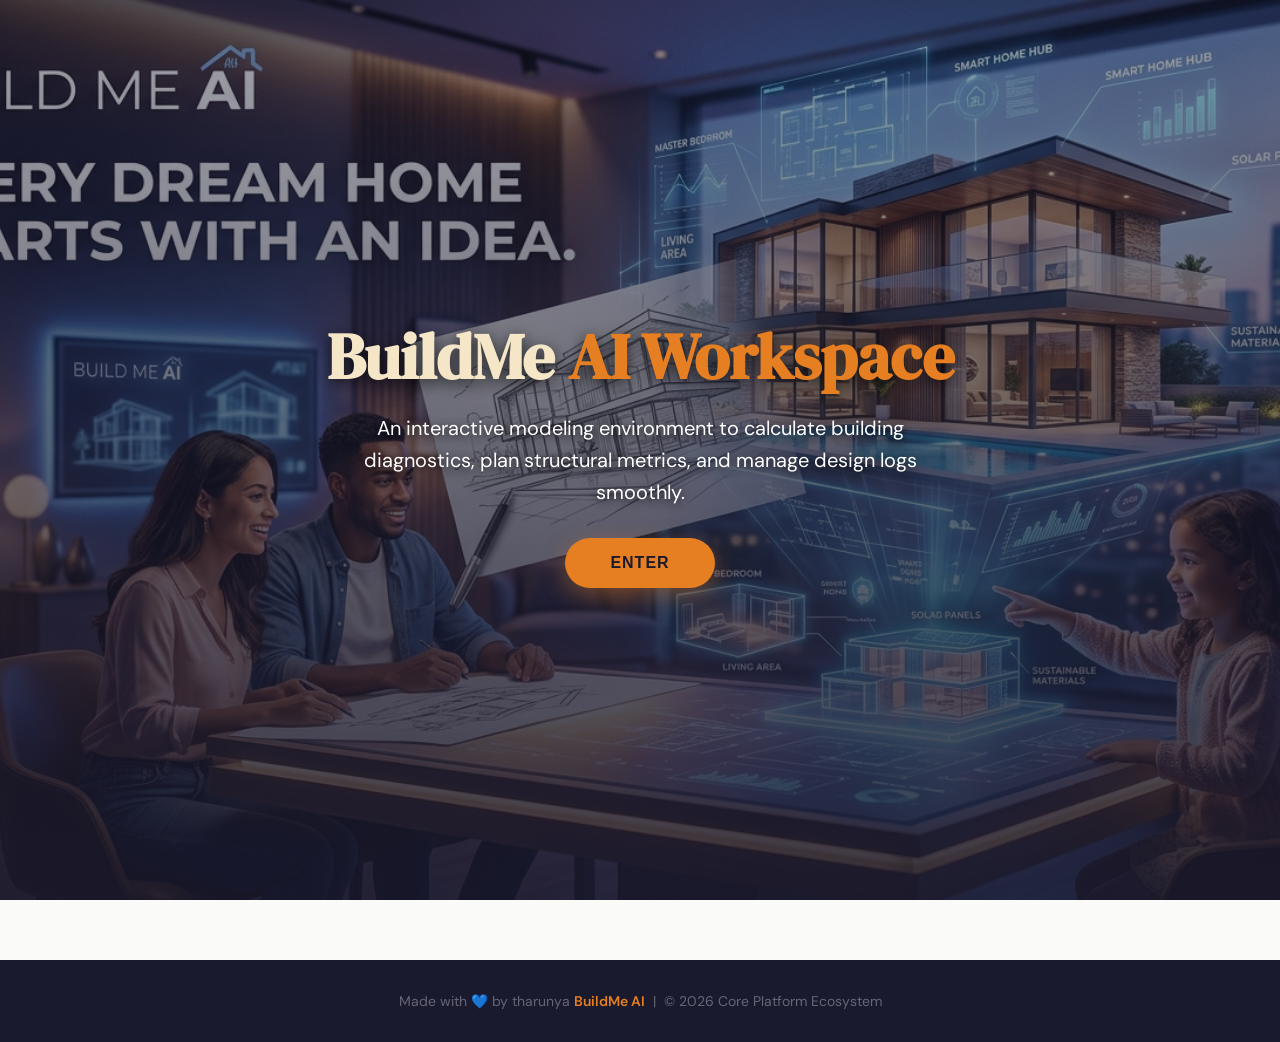
==== index.html @ 6070b410 "Rename geminiverse.html to index.html" ====
<!DOCTYPE html>
<html lang="en">
<head>
  <meta charset="UTF-8" />
  <meta name="viewport" content="width=device-width, initial-scale=1.0"/>
  <title>Build Me AI – Home Construction Platform</title>
  <link href="https://fonts.googleapis.com/css2?family=DM+Sans:wght@300;400;500;600&family=DM+Serif+Display&display=swap" rel="stylesheet"/>
  <style>
    :root {
      --brick: #c0392b;
      --sand: #f5e6c8;
      --charcoal: #1a1a2e;
      --steel: #2c3e50;
      --cement: #7f8c8d;
      --gold: #e67e22;
      --lime: #27ae60;
      --sky: #2980b9;
      --white: #fafaf8;
      --card-bg: #ffffff;
      --shadow: 0 8px 32px rgba(26,26,46,0.12);
      --radius: 16px;
    }

    * { box-sizing: border-box; margin: 0; padding: 0; }

    body {
      font-family: 'DM Sans', sans-serif;
      background: var(--white);
      color: var(--charcoal);
      overflow-x: hidden;
    }

    /* ── WELCOME FULL-SCREEN OVERLAY ── */
    #welcomePoster {
      position: fixed;
      top: 0; left: 0; width: 100%; height: 100vh;
      background: linear-gradient(rgba(26,26,46,0.4), rgba(26,26,46,0.85)), 
                  url('Gemini_Generated_Image_3etvt3etvt3etvt3.png') center/cover no-repeat;
      z-index: 10000;
      display: flex;
      flex-direction: column;
      align-items: center;
      justify-content: center;
      color: var(--white);
      text-align: center;
      padding: 20px;
      transition: opacity 0.5s ease, visibility 0.5s;
    }
    #welcomePoster h1 {
      font-family: 'DM Serif Display', serif;
      font-size: clamp(36px, 5vw, 64px);
      color: var(--sand);
      margin-bottom: 12px;
      text-shadow: 0 4px 15px rgba(0,0,0,0.7);
    }
    #welcomePoster h1 span { color: var(--gold); }
    #welcomePoster p {
      font-size: clamp(16px, 1.8vw, 20px);
      color: #fff;
      max-width: 600px;
      margin-bottom: 30px;
      line-height: 1.6;
      text-shadow: 0 2px 10px rgba(0,0,0,0.8);
    }
    #welcomePoster .enter-btn {
      padding: 16px 45px;
      font-size: 16px;
      font-weight: 600;
      background: var(--gold);
      color: var(--charcoal);
      border: none;
      border-radius: 50px;
      cursor: pointer;
      box-shadow: 0 8px 25px rgba(230,126,34,0.4);
      transition: all 0.2s ease;
      text-transform: uppercase;
      letter-spacing: 1px;
    }
    #welcomePoster .enter-btn:hover {
      background: #f39c12;
      transform: scale(1.05);
    }

    /* ── MUSIC BAR CONTROL ── */
    .music-control {
      background: rgba(255, 255, 255, 0.1) !important;
      color: var(--sand) !important;
      font-size: 16px !important;
      padding: 7px 12px !important;
      border-radius: 50% !important;
      display: flex;
      align-items: center;
      justify-content: center;
      border: 1px solid rgba(245,230,200,0.3) !important;
    }
    .music-control:hover {
      background: var(--gold) !important;
      color: var(--charcoal) !important;
    }

    /* ── NAVIGATION ARCHITECTURE ── */
    nav {
      position: fixed; top: 0; left: 0; right: 0; z-index: 100;
      display: flex; align-items: center; justify-content: space-between;
      padding: 18px 40px;
      background: rgba(26,26,46,0.95);
      backdrop-filter: blur(12px);
    }
    .nav-logo {
      font-family: 'DM Serif Display', serif;
      font-size: 26px; color: var(--sand);
      letter-spacing: -0.5px;
    }
    .nav-logo span { color: var(--gold); }
    .nav-links { display: flex; align-items: center; gap: 8px; flex-wrap: wrap; }
    .nav-links button {
      background: transparent; border: none; color: #bbb;
      font-family: 'DM Sans', sans-serif; font-size: 13px;
      padding: 7px 14px; border-radius: 8px; cursor: pointer;
      transition: all 0.2s;
    }
    .nav-links button:hover, .nav-links button.active {
      background: var(--gold); color: var(--charcoal); font-weight: 600;
    }
    #loginBtn {
      background: var(--brick) !important; color: white !important;
      border-radius: 8px !important;
    }

    /* ── PAGES MANAGEMENT ── */
    .page { display: none; padding-top: 80px; min-height: 100vh; }
    .page.active { display: block; animation: fadeIn 0.4s ease; }
    @keyframes fadeIn { from { opacity:0; transform:translateY(12px); } to { opacity:1; transform:translateY(0); } }

    /* ── HERO WORKSPACE SYSTEM ── */
    #home {
      color: var(--white); position: relative; overflow: hidden;
      display: flex; flex-direction: column; align-items: center; justify-content: center;
      min-height: 100vh; text-align: center; 
      padding: 240px 40px 60px; 
      background-color: #01040a;
    }
    .hero-bg {
      position: absolute; inset: 0;
      background-image: url('Gemini_Generated_Image_3etvt3etvt3etvt3.png');
      background-size: cover; background-position: center;
      z-index: 1; opacity: 0;
      transform: scale(1.15);
    }
    .hero-bg.animate {
      animation: cinematicReveal 2s cubic-bezier(0.25, 1, 0.5, 1) forwards;
    }
    .grid-overlay {
      position: absolute; inset: 0;
      background-image: linear-gradient(rgba(0, 242, 254, 0.03) 1px, transparent 1px),
                        linear-gradient(90deg, rgba(0, 242, 254, 0.03) 1px, transparent 1px);
      background-size: 40px 40px; background-position: center;
      z-index: 2; opacity: 1;
    }
    .scan-line {
      position: absolute; top: 0; left: -100%; width: 50%; height: 100%;
      background: linear-gradient(to right, transparent, rgba(0, 212, 255, 0.15), rgba(0, 212, 255, 0.3), transparent);
      z-index: 3; pointer-events: none; transform: skewX(-25deg);
      animation: cyberScan 4s ease-in-out infinite;
    }
    .hero-content-wrapper { position: relative; z-index: 4; max-width: 900px; margin: 0 auto; }

    @keyframes cinematicReveal {
      0% { opacity: 0; transform: scale(1.1); filter: brightness(0.4); }
      100% { opacity: 0.8; transform: scale(1); filter: brightness(0.8); }
    }
    @keyframes cyberScan { 0% { left: -150%; } 50% { left: 150%; } 100% { left: 150%; } }

    #home h1 {
      font-family: 'DM Serif Display', serif;
      font-size: clamp(40px, 7vw, 80px); line-height: 1.1;
      color: var(--sand); text-shadow: 0 4px 12px rgba(0,0,0,0.8);
    }
    #home h1 span { color: var(--gold); }
    #home p {
      font-size: clamp(16px, 2.5vw, 20px); color: #fff; max-width: 560px;
      margin: 20px auto 40px; line-height: 1.7; text-shadow: 0 2px 8px rgba(0,0,0,0.9);
    }
    .hero-btns { display: flex; gap: 16px; flex-wrap: wrap; justify-content: center; }
    .btn {
      padding: 14px 32px; border-radius: 50px; font-weight: 600; font-size: 15px;
      cursor: pointer; border: none; transition: all 0.25s; font-family: 'DM Sans', sans-serif;
    }
    .btn-primary { background: var(--gold); color: var(--charcoal); }
    .btn-primary:hover { background: #f39c12; transform: translateY(-2px); box-shadow: 0 8px 24px rgba(230,126,34,0.4); }
    .btn-secondary { background: rgba(0,0,0,0.6); color: var(--sand); border: 2px solid rgba(245,230,200,0.6); backdrop-filter: blur(4px); }
    .btn-secondary:hover { background: rgba(245,230,200,0.2); transform: translateY(-2px); }

    .hero-stats {
      display: flex; gap: 40px; margin-top: 60px; flex-wrap: wrap; justify-content: center;
      background: rgba(26,26,46,0.85); padding: 20px 40px; border-radius: 50px; backdrop-filter: blur(8px);
      border: 1px solid rgba(255,255,255,0.1);
    }
    .stat { text-align: center; }
    .stat-num { font-family: 'DM Serif Display', serif; font-size: 36px; color: var(--gold); }
    .stat-label { font-size: 13px; color: #ccddee; margin-top: 4px; }

    /* ── SECTIONS WRAPPERS ── */
    .section { padding: 70px 40px; max-width: 1100px; margin: auto; }
    .section-title { font-family: 'DM Serif Display', serif; font-size: 36px; color: var(--charcoal); margin-bottom: 8px; }
    .section-sub { color: var(--cement); font-size: 16px; margin-bottom: 40px; }

    /* ── FORM BOXES ── */
    .form-box {
      background: var(--card-bg); border-radius: var(--radius);
      box-shadow: var(--shadow); padding: 36px; max-width: 640px;
      border: 1px solid rgba(0,0,0,0.05); margin-bottom: 25px;
    }
    .form-box h3 { font-family: 'DM Serif Display', serif; font-size: 24px; margin-bottom: 20px; }
    .form-row { display: grid; grid-template-columns: 1fr 1fr; gap: 16px; }
    label { display: block; font-size: 13px; font-weight: 600; color: var(--steel); margin-bottom: 6px; margin-top: 14px; }
    input, select {
      width: 100%; padding: 12px 16px; border: 1.5px solid #e0e0e0;
      border-radius: 10px; font-size: 14px; font-family: 'DM Sans', sans-serif;
      transition: border-color 0.2s; outline: none; color: var(--charcoal);
      background: #fafafa;
    }
    input:focus, select:focus { border-color: var(--gold); background: white; }
    
    .submit-btn {
      margin-top: 20px; padding: 13px 28px; background: var(--charcoal); color: white;
      border: none; border-radius: 10px; font-size: 15px; font-weight: 600;
      cursor: pointer; font-family: 'DM Sans', sans-serif; transition: all 0.2s; width: 100%;
    }
    .submit-btn:hover { background: var(--gold); color: var(--charcoal); transform: translateY(-1px); }
    
    /* DIRECTORY ROWS */
    .eng-card {
      background: white; border-radius: var(--radius); padding: 20px 24px;
      border-left: 5px solid var(--lime); box-shadow: var(--shadow);
      margin-bottom: 16px; display: flex; justify-content: space-between; align-items: center;
      flex-wrap: wrap; gap: 12px;
    }
    .eng-info h4 { font-size: 17px; font-weight: 600; }
    .eng-info p { font-size: 13px; color: var(--cement); margin-top: 4px; }
    .eng-badges { display: flex; gap: 8px; margin-top: 8px; flex-wrap: wrap; }
    .badge { padding: 4px 10px; border-radius: 20px; font-size: 11px; font-weight: 700; }
    .badge-green { background: #d4f5e2; color: #145a32; }
    .badge-blue { background: #d6eaf8; color: #1a5276; }
    .badge-orange { background: #fde8d1; color: #7d5a00; }
    .contact-btn {
      padding: 9px 20px; background: var(--sky); color: white; border: none;
      border-radius: 8px; font-size: 13px; font-weight: 600; cursor: pointer;
      transition: background 0.2s;
    }
    .contact-btn:hover { background: #1f618d; }

    /* ESTIMATOR OUTS */
    .est-result-grid { display: grid; grid-template-columns: repeat(auto-fill, minmax(180px, 1fr)); gap: 16px; margin-top: 20px; }
    .est-item {
      background: white; border-radius: 12px; padding: 18px 16px; text-align: center;
      border: 1px solid #eee; box-shadow: 0 2px 8px rgba(0,0,0,0.05);
    }
    .est-item .qty { font-family: 'DM Serif Display', serif; font-size: 26px; color: var(--brick); }
    .est-item .unit { font-size: 12px; color: var(--cement); }
    .est-item .mat { font-size: 14px; font-weight: 600; margin-top: 4px; }

    /* DECOR OBJECTS */
    .decor-card { background: white; border-radius: var(--radius); padding: 24px; box-shadow: var(--shadow); border: 1px solid rgba(0,0,0,0.05); }
    .color-swatches { display: flex; gap: 10px; margin: 16px 0; }
    .swatch { width: 44px; height: 44px; border-radius: 10px; border: 2px solid rgba(0,0,0,0.08); }
    .furniture-list { display: grid; grid-template-columns: repeat(auto-fill, minmax(180px, 1fr)); gap: 12px; margin-top: 16px; }
    .furn-item { background: #fafafa; border: 1px solid #eee; border-radius: 10px; padding: 12px 14px; font-size: 13px; display: flex; align-items: center; gap: 10px; }

    /* SHOPS AREA */
    .shop-card {
      background: white; border-radius: var(--radius); padding: 20px 24px;
      border: 1px solid #eee; box-shadow: var(--shadow); margin-bottom: 16px;
      display: flex; justify-content: space-between; align-items: center; flex-wrap: wrap; gap: 12px;
    }
    .stars { color: #f39c12; }

    /* CANVAS BLUEPRINTS */
    .layout-canvas-wrap { background: #111424; border-radius: var(--radius); overflow: hidden; padding: 10px; }
    canvas#layoutCanvas { display: block; width: 100%; background: #0c0f1d; border-radius: 8px; }
    .room-controls { display: flex; gap: 10px; flex-wrap: wrap; margin-bottom: 16px; }
    .room-btn {
      padding: 8px 16px; border-radius: 8px; border: 1.5px solid #ddd;
      background: white; font-family: 'DM Sans', sans-serif; font-size: 13px;
      font-weight: 600; cursor: pointer; transition: all 0.2s;
    }
    .room-btn:hover { background: var(--charcoal); color: white; }

    /* TABS */
    .tabs { display: flex; gap: 4px; background: #f0f0f0; border-radius: 12px; padding: 4px; width: fit-content; margin-bottom: 28px; }
    .tab {
      padding: 9px 20px; border-radius: 9px; font-size: 14px; font-weight: 600;
      cursor: pointer; border: none; background: transparent; color: var(--cement);
    }
    .tab.active { background: white; color: var(--charcoal); box-shadow: 0 2px 8px rgba(0,0,0,0.1); }
    .tab-content { display: none; }
    .tab-content.active { display: block; }

    .toast {
      position: fixed; bottom: 30px; right: 30px; z-index: 99999;
      background: var(--charcoal); color: white; padding: 14px 24px;
      border-radius: 12px; font-size: 14px; font-weight: 600; box-shadow: 0 8px 24px rgba(0,0,0,0.25);
      transform: translateY(80px); opacity: 0; transition: all 0.4s; pointer-events: none;
    }
    .toast.show { transform: translateY(0); opacity: 1; }
    .result-box { margin-top: 24px; background: #f0f7ff; border-left: 4px solid var(--sky); padding: 18px 20px; border-radius: 10px; }
    .result-box.success { background: #f0fff5; border-color: var(--lime); }
    
    footer { background: var(--charcoal); color: #667; text-align: center; padding: 32px; font-size: 14px; margin-top: 60px; }
    footer span { color: var(--gold); font-weight: 600; }
  </style>
</head>
<body>

<div id="welcomePoster">
  <h1>BuildMe <span>AI Workspace</span></h1>
  <p>An interactive modeling environment to calculate building diagnostics, plan structural metrics, and manage design logs smoothly.</p>
  <button class="enter-btn" onclick="initializeWorkspace()">Enter </button>
</div>

<audio id="bgMusic" loop src="The_Velvet_Hour.mp3"></audio>

<nav>
  <div class="nav-logo">BuildMe<span>AI</span> 🏗️</div>
  <div class="nav-links">
    <button class="music-control" id="musicToggleBtn" onclick="toggleMusic()" title="Mute/Unmute Audio Layout">🔇</button>
    <button class="active" onclick="showPage('home',this)">Home</button>
    <button onclick="showPage('find-engineer',this)">Find Engineers</button>
    <button onclick="showPage('estimator',this)">Estimator</button>
    <button onclick="showPage('decor',this)">Decor Ideas</button>
    <button onclick="showPage('shops',this)">Shops</button>
    <button onclick="showPage('layout',this)">3D Layout</button>
    <button id="loginBtn" onclick="showPage('login',this)">Login</button>
  </div>
</nav>

<div id="home" class="page active">
  <div class="grid-overlay"></div>
  <div class="hero-bg" id="animatedHeroBg"></div>
  <div class="scan-line"></div>
  
  <div class="hero-content-wrapper">
    <h3>Every Dream Home<br><span>Starts With An Idea.</span></h3>
    
    <div class="hero-btns">
      <button class="btn btn-primary" onclick="showPage('find-engineer',null)">Browse Engineers →</button>
      <button class="btn btn-secondary" onclick="showPage('layout',null)">Open Studio Builder</button>
    </div>
    <div class="hero-stats">
      <div class="stat"><div class="stat-num">8 Active</div><div class="stat-label">Civil Experts</div></div>
      <div class="stat"><div class="stat-num">2,420</div><div class="stat-label">Queries Processed</div></div>
      <div class="stat"><div class="stat-num">99.7%</div><div class="stat-label">Precision Log</div></div>
    </div>
  </div>
</div>

<div id="find-engineer" class="page">
  <div class="section">
    <div class="section-title">👷 Directory Services</div>
    <div class="section-sub">Filter engineers and consultants by location and field specialties.</div>

    <div class="tabs">
      <button class="tab active" onclick="switchTab('eng','search',this)">Search Engineers</button>
      <button class="tab" onclick="switchTab('eng','post',this)">Publish Requirements</button>
    </div>

    <div id="eng-search" class="tab-content active">
      <div class="form-box" style="max-width:100%;">
        <div class="form-row">
          <div><label>Regional Location</label><input type="text" id="fCity" placeholder="e.g. Chennai, Delhi, Mumbai, Bangalore"/></div>
          <div>
            <label>Field Specialization</label>
            <select id="fSpec">
              <option value="">All Fields</option>
              <option>Residential</option>
              <option>Commercial</option>
              <option>Interior Design</option>
              <option>Structural</option>
            </select>
          </div>
        </div>
        <div class="form-row">
          <div><label>Ceiling Budget Assignment: <span id="budgetVal">₹5,00,000</span></label><input type="range" id="fBudget" min="50000" max="500000" step="10000" value="500000" oninput="updateBudgetLabel()"/></div>
          <div>
            <label>Feedback Target</label>
            <select id="fRating"><option value="0">Show All Ratings</option><option value="4.5">4.5★ or superior</option></select>
          </div>
        </div>
        <button class="submit-btn" onclick="searchEngineEngineers()">Run Filter Query</button>
      </div>
      <div id="engResults" style="margin-top: 25px;"></div>
    </div>

    <div id="eng-post" class="tab-content">
      <div class="form-box">
        <h3>📤 Broadcast Specifications</h3>
        <label>Concept Scope Title</label><input type="text" placeholder="e.g. Modern Residential Foundation setup"/>
        <label>Structural Dimensions Overview</label><input type="text" placeholder="Provide raw measurements..."/>
        <button class="submit-btn" onclick="showToast('Project variables published to system array.')">Broadcast Post</button>
      </div>
    </div>
  </div>
</div>

<div id="estimator" class="page">
  <div class="section">
    <div class="section-title">🧱 Material Yield Estimation Engine</div>
    <div class="section-sub">Derive raw material allocations instantly matching layout bounds.</div>
    <div class="form-box">
      <h3>Footprint Bounds</h3>
      <div class="form-row">
        <div><label>Length (ft)</label><input type="number" id="estLen" value="50"/></div>
        <div><label>Width (ft)</label><input type="number" id="estWid" value="40"/></div>
      </div>
      <div class="form-row">
        <div><label>Floors Stack Count</label><input type="number" id="estFloors" value="1" min="1"/></div>
        <div>
          <label>Finishing Grade Specs</label>
          <select id="estType">
            <option value="standard">Standard Level (₹1,800/sq.ft)</option>
            <option value="premium">Premium Level (₹2,500/sq.ft)</option>
            <option value="economy">Economy Level (₹1,400/sq.ft)</option>
          </select>
        </div>
      </div>
      <button class="submit-btn" onclick="calcMaterials()">Compute Metrics</button>
    </div>
    <div id="estResults"></div>
  </div>
</div>

<div id="decor" class="page">
  <div class="section">
    <div class="section-title">🎨 AI Decor Palette Matrix</div>
    <div class="section-sub">Generate room maps, track setups, and paint swatches using design models.</div>
    <div class="form-box">
      <div class="form-row">
        <div>
          <label>Target Area</label>
          <select id="dRoom"><option>Living Room</option><option>Master Suite Bedroom</option><option>Modular Culinary Kitchen</option></select>
        </div>
        <div>
          <label>Theme Filter Profile</label>
          <select id="dStyle"><option>Modern Luxury</option><option>Scandinavian Minimalist</option><option>Industrial Raw Tech</option></select>
        </div>
      </div>
      <button class="submit-btn" onclick="getDecor()">Synthesize Design Ideas</button>
    </div>
    <div id="decorOut"></div>
  </div>
</div>

<div id="shops" class="page">
  <div class="section">
    <div class="section-title">🛍️ Hub Supply Chains</div>
    <div class="section-sub">Connect with audited building yards and material outlets.</div>
    <div id="shopsContainer"></div>
  </div>
</div>

<div id="layout" class="page">
  <div class="section">
    <div class="section-title">📐 Blueprint Studio & Spatial Engine</div>
    <div class="section-sub">Assemble structural blueprints and map modules across isometric spaces.</div>
    <div class="form-row" style="max-width:700px;">
      <div><label>Zone Designation</label><input type="text" id="rName" value="Master Suite"/></div>
      <div><label>Horizontal Dimension (ft)</label><input type="number" id="rW" value="16"/></div>
      <div><label>Vertical Dimension (ft)</label><input type="number" id="rL" value="14"/></div>
    </div>
    <div class="room-controls" style="margin-top:15px;">
      <button class="room-btn" onclick="addRoom()">+ Append Studio Module</button>
      <button class="room-btn" onclick="toggle3D()">Swap to 3D Viewport Mode</button>
    </div>
    <div class="layout-canvas-wrap">
      <canvas id="layoutCanvas" width="900" height="400"></canvas>
    </div>
  </div>
</div>

<div id="login" class="page">
  <div class="section">
    <div class="form-box">
      <h3>System Portal Node</h3>
      <label>Workspace Username Identification</label><input type="text" placeholder="username@domain.com"/>
      <label>Vault Passkey Keyphrase</label><input type="password" placeholder="••••••••"/>
      <button class="submit-btn" onclick="showToast('Token valid. Access logs synced.')">Connect Credentials</button>
    </div>
  </div>
</div>

<div class="toast" id="toast"></div>
<footer>Made with 💙 by tharunya <span>BuildMe AI</span> &nbsp;|&nbsp; © 2026 Core Platform Ecosystem</footer>

<script>
  // EXPANDED DIRECTORY ARCHIVE (MORE ENGINEERS ADDED)
  const directoryPool = [
    { name: "Er. Rajesh Kumar", city: "Chennai", spec: "Residential", fee: 45000, rating: 4.8, exp: 12 },
    { name: "Er. Amit Sharma", city: "Delhi", spec: "Commercial", fee: 120000, rating: 4.6, exp: 10 },
    { name: "Er. Priya Desai", city: "Mumbai", spec: "Interior Design", fee: 35000, rating: 4.9, exp: 8 },
    { name: "Er. Vikram Singh", city: "Chennai", spec: "Structural", fee: 95000, rating: 4.4, exp: 15 },
    { name: "Er. Rohan Hegde", city: "Bangalore", spec: "Structural", fee: 110000, rating: 4.8, exp: 14 },
    { name: "Er. Meera Joshi", city: "Mumbai", spec: "Residential", fee: 60000, rating: 4.7, exp: 9 },
    { name: "Er. Nitin Malhotra", city: "Delhi", spec: "Interior Design", fee: 40000, rating: 4.5, exp: 7 },
    { name: "Er. Ananya Rao", city: "Bangalore", spec: "Commercial", fee: 135000, rating: 4.9, exp: 11 }
  ];

  // EXPANDED REGIONAL SUPPLIER OUTLETS DATA ARRAY
  const supplyShopsPool = [
    { name: "Alpha Aggregates & Cement Hub", desc: "Industrial Estate Zone Alpha", rating: "★★★★★" },
    { name: "Apex Structural Steel Corp", desc: "Logistics Sector Port Road", rating: "★★★★☆" },
    { name: "Metropolitan Lumber & Timber Yards", desc: "West Timber Precinct Bypass", rating: "★★★★★" },
    { name: "Beacon Electricals & Conduits", desc: "Central Electric Bazaar Alley 4", rating: "★★★★☆" },
    { name: "Heritage Ceramic Tiles & Granite", desc: "Marble Complex Highway Junction", rating: "★★★★★" },
    { name: "BlueSky Ready-Mix Concrete Inc.", desc: "Outer Ring Industrial Circle Block B", rating: "★★★★☆" }
  ];

  let structuralModules = [
    { name: "Grand Entrance Living Area", w: 22, l: 18, x: 60, y: 60, color: "#2c3e50" },
    { name: "Culinary Prep Bay", w: 14, l: 12, x: 280, y: 60, color: "#e67e22" }
  ];
  let viewportMode3D = false;

  window.addEventListener('DOMContentLoaded', () => {
    renderSpatialBlueprint();
    renderEngineers(directoryPool);
    renderShops();
  });

  function initializeWorkspace() {
    const splash = document.getElementById('welcomePoster');
    splash.style.opacity = '0';
    
    setTimeout(() => {
      splash.style.display = 'none';
      document.getElementById('animatedHeroBg').classList.add('animate');
    }, 500);

    const soundTrack = document.getElementById('bgMusic');
    const interfaceToggle = document.getElementById('musicToggleBtn');
    
    soundTrack.play()
      .then(() => {
        interfaceToggle.innerText = "🎵";
      })
      .catch(error => {
        console.error("Browser audio safety policy block checked: ", error);
      });
  }

  function toggleMusic() {
    const track = document.getElementById('bgMusic');
    const toggle = document.getElementById('musicToggleBtn');
    if (track.paused) {
      track.play();
      toggle.innerText = "🎵";
    } else {
      track.pause();
      toggle.innerText = "🔇";
    }
  }

  function showPage(pageId, btnEl) {
    document.querySelectorAll('.page').forEach(p => p.classList.remove('active'));
    const targetedView = document.getElementById(pageId);
    if(targetedView) targetedView.classList.add('active');
    
    if(btnEl) {
      document.querySelectorAll('.nav-links button').forEach(b => b.classList.remove('active'));
      btnEl.classList.add('active');
    }
  }

  function switchTab(prefix, tabId, btnEl) {
    document.querySelectorAll(`[id^="${prefix}-"]`).forEach(c => c.classList.remove('active'));
    const content = document.getElementById(`${prefix}-${tabId}`);
    if(content) content.classList.add('active');
    if(btnEl) {
      btnEl.parentElement.querySelectorAll('.tab').forEach(b => b.classList.remove('active'));
      btnEl.classList.add('active');
    }
  }

  function updateBudgetLabel() {
    const val = document.getElementById('fBudget').value;
    document.getElementById('budgetVal').innerText = '₹' + parseInt(val).toLocaleString('en-IN');
  }

  function searchEngineEngineers() {
    const queryCity = document.getElementById('fCity').value.trim().toLowerCase();
    const querySpec = document.getElementById('fSpec').value;
    const upperLimitFee = parseInt(document.getElementById('fBudget').value);
    const lowerLimitRating = parseFloat(document.getElementById('fRating').value);

    const filteringOutcomes = directoryPool.filter(eng => {
      const matchCity = !queryCity || eng.city.toLowerCase().includes(queryCity);
      const matchSpec = !querySpec || eng.spec === querySpec;
      const matchFee = eng.fee <= upperLimitFee;
      const matchRating = eng.rating >= lowerLimitRating;
      return matchCity && matchSpec && matchFee && matchRating;
    });

    renderEngineers(filteringOutcomes);
    showToast(`Located ${filteringOutcomes.length} engineers satisfying target metrics.`);
  }

  function renderEngineers(list) {
    const targetDiv = document.getElementById('engResults');
    targetDiv.innerHTML = "";
    if(list.length === 0) {
      targetDiv.innerHTML = "<div class='result-box'>No specialized entities matched current matrix parameters.</div>";
      return;
    }
    list.forEach(eng => {
      targetDiv.innerHTML += `
        <div class="eng-card">
          <div class="eng-info">
            <h4>${eng.name}</h4>
            <p>Operations Base: ${eng.city} • Structural Service Timeline: ${eng.exp} Years</p>
            <div class="eng-badges">
              <span class="badge badge-green">${eng.spec}</span>
              <span class="badge badge-blue">Feedback Score: ${eng.rating} ★</span>
              <span class="badge badge-orange">Retainer Rate: ₹${eng.fee.toLocaleString('en-IN')}</span>
            </div>
          </div>
          <button class="contact-btn" onclick="showToast('Communication node initialized with ${eng.name}')">Establish Channel</button>
        </div>`;
    });
  }

  function renderShops() {
    const container = document.getElementById('shopsContainer');
    container.innerHTML = "";
    supplyShopsPool.forEach(shop => {
      container.innerHTML += `
        <div class="shop-card">
          <div><h4>${shop.name}</h4><p>${shop.desc} • <span class="stars">${shop.rating}</span></p></div>
          <button class="contact-btn" onclick="showToast('Commercial quote requested from ${shop.name}.')">Request Quote</button>
        </div>`;
    });
  }

  function calcMaterials() {
    const lValue = parseFloat(document.getElementById('estLen').value) || 0;
    const wValue = parseFloat(document.getElementById('estWid').value) || 0;
    const levelMultipliers = parseInt(document.getElementById('estFloors').value) || 1;
    const qualityLevel = document.getElementById('estType').value;

    const aggregateFootprintArea = lValue * wValue * levelMultipliers;
    let baselineRateCost = 1800;
    if(qualityLevel === 'premium') baselineRateCost = 2500;
    if(qualityLevel === 'economy') baselineRateCost = 1400;

    const derivedFiscalEstimation = aggregateFootprintArea * baselineRateCost;
    
    const cementCount = Math.round(aggregateFootprintArea * 0.45);
    const structuralSteelWeight = Math.round(aggregateFootprintArea * 4.2);
    const sandCftVolume = Math.round(aggregateFootprintArea * 1.8);
    const aggregatesCftVolume = Math.round(aggregateFootprintArea * 1.35);
    const brickPieces = Math.round(aggregateFootprintArea * 8.5);

    document.getElementById('estResults').innerHTML = `
      <div class="result-box success">
        <h3>Calculated Materials Allocation Index</h3>
        <p>Accumulated Spatial Area: <strong>${aggregateFootprintArea.toLocaleString()} Sq.Ft</strong></p>
        <p>Estimated Cost Ledger Summary: <strong>₹${derivedFiscalEstimation.toLocaleString('en-IN')}</strong></p>
      </div>
      <div class="est-result-grid">
        <div class="est-item"><div class="qty">${cementCount}</div><div class="unit">Bags</div><div class="mat">Portland Cement</div></div>
        <div class="est-item"><div class="qty">${structuralSteelWeight.toLocaleString()}</div><div class="unit">Kilograms</div><div class="mat">Reinforced Steel</div></div>
        <div class="est-item"><div class="qty">${sandCftVolume.toLocaleString()}</div><div class="unit">Cubic Feet</div><div class="mat">Coarse Sand Aggregate</div></div>
        <div class="est-item"><div class="qty">${aggregatesCftVolume.toLocaleString()}</div><div class="unit">Cubic Feet</div><div class="mat">Coarse Stone Aggregate</div></div>
        <div class="est-item"><div class="qty">${brickPieces.toLocaleString()}</div><div class="unit">Pieces</div><div class="mat">Standard Wall Bricks</div></div>
      </div>`;
    showToast("Volumetric logs derived successfully.");
  }

  function getDecor() {
    const chosenSpace = document.getElementById('dRoom').value;
    const selectedStyle = document.getElementById('dStyle').value;
    const outputDiv = document.getElementById('decorOut');

    let swatchesHexArray = ['#f4f1ea', '#ded9cf', '#2c3e50'];
    let hardwareModules = ['Linear Track Light Configuration', 'Modular Floating Corner Console', 'Low-profile Sectional Setup'];

    if(selectedStyle.includes('Luxury')) {
      swatchesHexArray = ['#1a1a2e', '#e67e22', '#fafaf8'];
      hardwareModules = ['Velvet Upholstered Lounge Set', 'Suspended Chandelier Luminaire', 'Bookmatched Onyx Backpanel'];
    } else if(selectedStyle.includes('Industrial')) {
      swatchesHexArray = ['#7f8c8d', '#111424', '#c0392b'];
      hardwareModules = ['Matte Carbon Steel Wall Framing', 'Top-grain Distressed Leather Seating', 'Exposed Conduit Filament Array'];
    }

    outputDiv.innerHTML = `
      <div class="decor-card">
        <h3>Interior Layout Proposal: ${chosenSpace} (${selectedStyle})</h3>
        <p style="font-size:14px; margin-bottom:12px; color:var(--steel);">Recommended Base Palette Array:</p>
        <div class="color-swatches">
          ${swatchesHexArray.map(colorCode => `<div class="swatch" style="background:${colorCode};" title="${colorCode}"></div>`).join('')}
        </div>
        <p style="font-size:14px; margin-top:16px; margin-bottom:8px; font-weight:600;">Hardware Inclusions:</p>
        <div class="furniture-list">
          ${hardwareModules.map(itemText => `<div class="furn-item">📐 ${itemText}</div>`).join('')}
        </div>
      </div>`;
    showToast("Interior configuration model rendered.");
  }

  function renderSpatialBlueprint() {
    const canvasElement = document.getElementById('layoutCanvas');
    const drawCtx = canvasElement.getContext('2d');
    drawCtx.clearRect(0, 0, canvasElement.width, canvasElement.height);

    if (!viewportMode3D) {
      drawCtx.strokeStyle = "rgba(0, 242, 254, 0.05)";
      drawCtx.lineWidth = 1;
      for (let xPos = 0; xPos < canvasElement.width; xPos += 20) { drawCtx.beginPath(); drawCtx.moveTo(xPos, 0); drawCtx.lineTo(xPos, canvasElement.height); drawCtx.stroke(); }
      for (let yPos = 0; yPos < canvasElement.height; yPos += 20) { drawCtx.beginPath(); drawCtx.moveTo(0, yPos); drawCtx.lineTo(canvasElement.width, yPos); drawCtx.stroke(); }

      structuralModules.forEach(roomBlock => {
        drawCtx.fillStyle = roomBlock.color;
        drawCtx.globalAlpha = 0.65;
        drawCtx.fillRect(roomBlock.x, roomBlock.y, roomBlock.w * 8, roomBlock.l * 8);
        drawCtx.globalAlpha = 1.0;
        
        drawCtx.strokeStyle = "#00f2fe";
        drawCtx.lineWidth = 2;
        drawCtx.strokeRect(roomBlock.x, roomBlock.y, roomBlock.w * 8, roomBlock.l * 8);

        drawCtx.fillStyle = "#ffffff";
        drawCtx.font = "bold 12px 'DM Sans'";
        drawCtx.fillText(`${roomBlock.name} (${roomBlock.w}x${roomBlock.l} ft)`, roomBlock.x + 8, roomBlock.y + 20);
      });
    } else {
      structuralModules.forEach((roomBlock, elementIdx) => {
        let drawingAnchorX = roomBlock.x + 120 + (elementIdx * 45);
        let drawingAnchorY = roomBlock.y + 130;
        let visualWidth = roomBlock.w * 6;
        let visualLength = roomBlock.l * 6;
        let structureHeight = 45; 

        drawCtx.fillStyle = "rgba(0, 212, 255, 0.18)";
        drawCtx.beginPath();
        drawCtx.moveTo(drawingAnchorX, drawingAnchorY);
        drawCtx.lineTo(drawingAnchorX + visualWidth, drawingAnchorY - visualWidth * 0.5);
        drawCtx.lineTo(drawingAnchorX + visualWidth + visualLength, drawingAnchorY - visualWidth * 0.5 + visualLength * 0.5);
        drawCtx.lineTo(drawingAnchorX + visualLength, drawingAnchorY + visualLength * 0.5);
        drawCtx.closePath();
        drawCtx.fill();

        drawCtx.fillStyle = "rgba(0, 212, 255, 0.35)";
        drawCtx.beginPath();
        drawCtx.moveTo(drawingAnchorX, drawingAnchorY);
        drawCtx.lineTo(drawingAnchorX, drawingAnchorY - structureHeight);
        drawCtx.lineTo(drawingAnchorX + visualLength, drawingAnchorY + visualLength * 0.5 - structureHeight);
        drawCtx.lineTo(drawingAnchorX + visualLength, drawingAnchorY + visualLength * 0.5);
        drawCtx.closePath();
        drawCtx.fill();
        drawCtx.strokeStyle = "rgba(0, 242, 254, 0.75)";
        drawCtx.stroke();

        drawCtx.fillStyle = "#00f2fe";
        drawCtx.font = "11px 'DM Sans'";
        drawCtx.fillText(`3D Module Node: ${roomBlock.name}`, drawingAnchorX + 12, drawingAnchorY - structureHeight + 15);
      });
    }
  }

  function addRoom() {
    const designatedName = document.getElementById('rName').value || "Module Unit";
    const widthMetric = parseInt(document.getElementById('rW').value) || 12;
    const lengthMetric = parseInt(document.getElementById('rL').value) || 12;
    const genericColors = ["#2980b9", "#27ae60", "#8e44ad", "#f39c12", "#c0392b"];
    const randomlySelectedColor = genericColors[Math.floor(Math.random() * genericColors.length)];

    const spacingIncrement = 50 + (structuralModules.length * 40) % 360;

    structuralModules.push({
      name: designatedName, w: widthMetric, l: lengthMetric, x: spacingIncrement, y: 90, color: randomlySelectedColor
    });

    renderSpatialBlueprint();
    showToast(`Structural module initialized: ${designatedName}`);
  }

  function toggle3D() {
    viewportMode3D = !viewportMode3D;
    renderSpatialBlueprint();
    showToast(viewportMode3D ? "Canvas pipeline configured to 3D Viewport projection mode." : "Canvas scaled to linear 2D Blueprint frame.");
  }

  function showToast(messageText) {
    const frameToast = document.getElementById('toast');
    frameToast.innerText = messageText;
    frameToast.classList.add('show');
    setTimeout(() => frameToast.classList.remove('show'), 3500);
  }
</script>

</body>
</html>
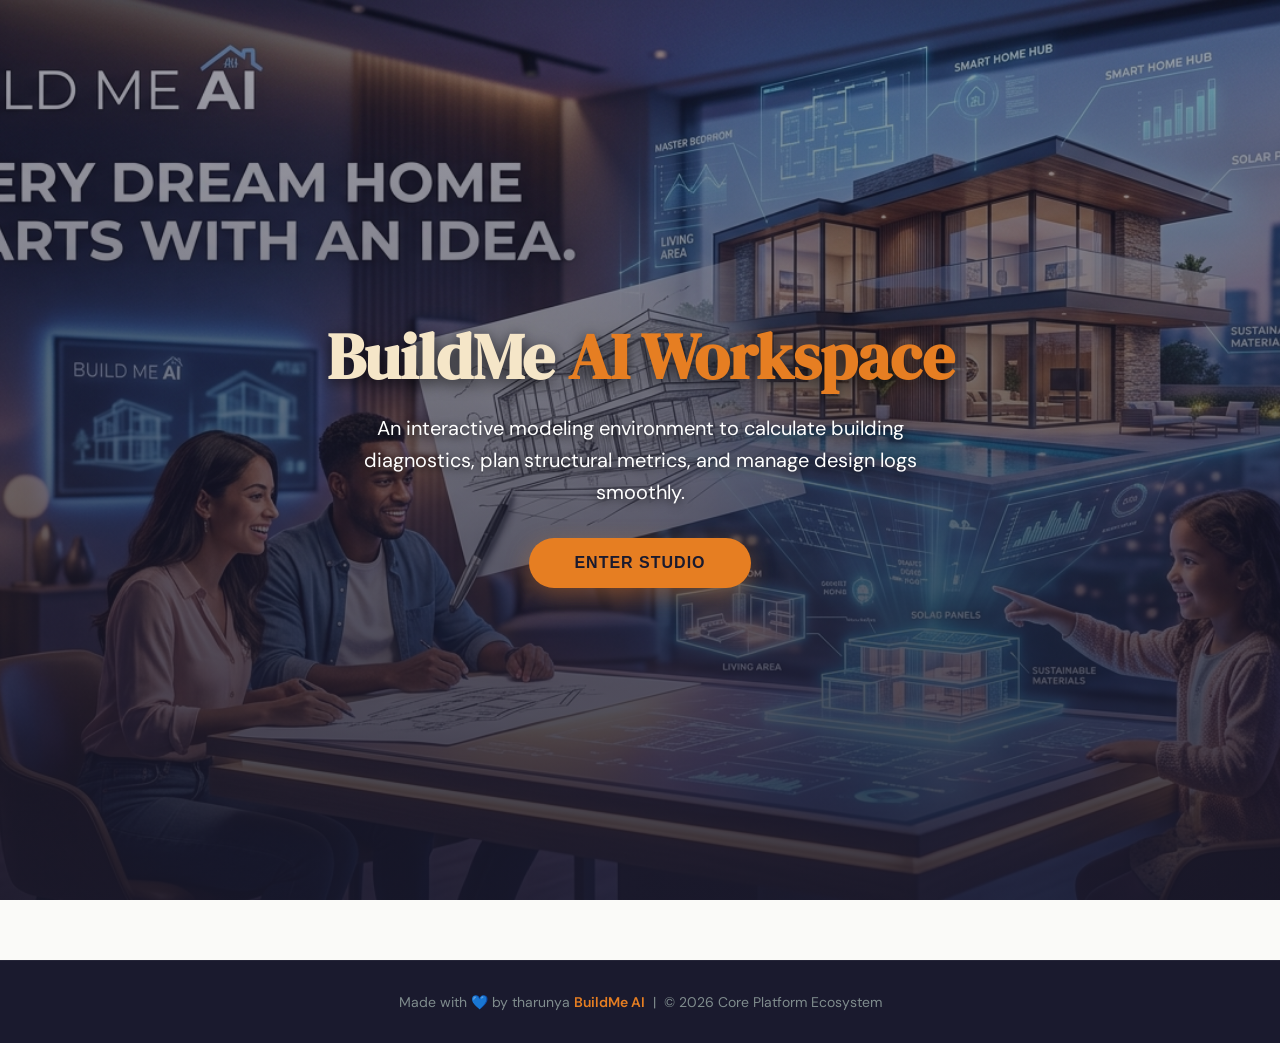
==== commit 2a0177a8: "Update index.html" ====
--- a/index.html
+++ b/index.html
@@ -17,7 +17,7 @@
       --sky: #2980b9;
       --white: #fafaf8;
       --card-bg: #ffffff;
-      --shadow: 0 8px 32px rgba(26,26,46,0.12);
+      --shadow: 0 12px 40px rgba(26,26,46,0.08);
       --radius: 16px;
     }
 
@@ -44,7 +44,7 @@
       color: var(--white);
       text-align: center;
       padding: 20px;
-      transition: opacity 0.5s ease, visibility 0.5s;
+      transition: opacity 0.6s cubic-bezier(0.25, 1, 0.5, 1), visibility 0.6s;
     }
     #welcomePoster h1 {
       font-family: 'DM Serif Display', serif;
@@ -52,6 +52,7 @@
       color: var(--sand);
       margin-bottom: 12px;
       text-shadow: 0 4px 15px rgba(0,0,0,0.7);
+      animation: titlePop 0.8s cubic-bezier(0.34, 1.56, 0.64, 1) forwards;
     }
     #welcomePoster h1 span { color: var(--gold); }
     #welcomePoster p {
@@ -61,6 +62,8 @@
       margin-bottom: 30px;
       line-height: 1.6;
       text-shadow: 0 2px 10px rgba(0,0,0,0.8);
+      opacity: 0;
+      animation: fadeInDelay 1s ease 0.4s forwards;
     }
     #welcomePoster .enter-btn {
       padding: 16px 45px;
@@ -72,13 +75,22 @@
       border-radius: 50px;
       cursor: pointer;
       box-shadow: 0 8px 25px rgba(230,126,34,0.4);
-      transition: all 0.2s ease;
+      transition: all 0.3s cubic-bezier(0.25, 1, 0.5, 1);
       text-transform: uppercase;
       letter-spacing: 1px;
     }
     #welcomePoster .enter-btn:hover {
       background: #f39c12;
-      transform: scale(1.05);
+      transform: translateY(-3px) scale(1.03);
+      box-shadow: 0 12px 30px rgba(230,126,34,0.6);
+    }
+
+    @keyframes titlePop {
+      0% { transform: scale(0.8); opacity: 0; }
+      100% { transform: scale(1); opacity: 1; }
+    }
+    @keyframes fadeInDelay {
+      to { opacity: 1; }
     }
 
     /* ── MUSIC BAR CONTROL ── */
@@ -105,6 +117,7 @@
       padding: 18px 40px;
       background: rgba(26,26,46,0.95);
       backdrop-filter: blur(12px);
+      border-bottom: 1px solid rgba(255,255,255,0.05);
     }
     .nav-logo {
       font-family: 'DM Serif Display', serif;
@@ -117,10 +130,11 @@
       background: transparent; border: none; color: #bbb;
       font-family: 'DM Sans', sans-serif; font-size: 13px;
       padding: 7px 14px; border-radius: 8px; cursor: pointer;
-      transition: all 0.2s;
+      transition: all 0.25s ease;
     }
     .nav-links button:hover, .nav-links button.active {
       background: var(--gold); color: var(--charcoal); font-weight: 600;
+      transform: translateY(-1px);
     }
     #loginBtn {
       background: var(--brick) !important; color: white !important;
@@ -129,15 +143,19 @@
 
     /* ── PAGES MANAGEMENT ── */
     .page { display: none; padding-top: 80px; min-height: 100vh; }
-    .page.active { display: block; animation: fadeIn 0.4s ease; }
-    @keyframes fadeIn { from { opacity:0; transform:translateY(12px); } to { opacity:1; transform:translateY(0); } }
+    .page.active { display: block; animation: smoothSlideUp 0.6s cubic-bezier(0.25, 1, 0.5, 1) forwards; }
+    
+    @keyframes smoothSlideUp {
+      from { opacity: 0; transform: translateY(30px); }
+      to { opacity: 1; transform: translateY(0); }
+    }
 
     /* ── HERO WORKSPACE SYSTEM ── */
     #home {
       color: var(--white); position: relative; overflow: hidden;
       display: flex; flex-direction: column; align-items: center; justify-content: center;
       min-height: 100vh; text-align: center; 
-      padding: 240px 40px 60px; 
+      padding: 180px 40px 60px; 
       background-color: #01040a;
     }
     .hero-bg {
@@ -148,7 +166,7 @@
       transform: scale(1.15);
     }
     .hero-bg.animate {
-      animation: cinematicReveal 2s cubic-bezier(0.25, 1, 0.5, 1) forwards;
+      animation: cinematicReveal 2.5s cubic-bezier(0.25, 1, 0.5, 1) forwards;
     }
     .grid-overlay {
       position: absolute; inset: 0;
@@ -166,39 +184,72 @@
     .hero-content-wrapper { position: relative; z-index: 4; max-width: 900px; margin: 0 auto; }
 
     @keyframes cinematicReveal {
-      0% { opacity: 0; transform: scale(1.1); filter: brightness(0.4); }
-      100% { opacity: 0.8; transform: scale(1); filter: brightness(0.8); }
+      0% { opacity: 0; transform: scale(1.1) rotate(0.5deg); filter: brightness(0.3) blur(10px); }
+      100% { opacity: 0.75; transform: scale(1) rotate(0deg); filter: brightness(0.7) blur(0); }
     }
     @keyframes cyberScan { 0% { left: -150%; } 50% { left: 150%; } 100% { left: 150%; } }
 
-    #home h1 {
+    #home h3 {
       font-family: 'DM Serif Display', serif;
-      font-size: clamp(40px, 7vw, 80px); line-height: 1.1;
-      color: var(--sand); text-shadow: 0 4px 12px rgba(0,0,0,0.8);
-    }
-    #home h1 span { color: var(--gold); }
-    #home p {
-      font-size: clamp(16px, 2.5vw, 20px); color: #fff; max-width: 560px;
-      margin: 20px auto 40px; line-height: 1.7; text-shadow: 0 2px 8px rgba(0,0,0,0.9);
-    }
-    .hero-btns { display: flex; gap: 16px; flex-wrap: wrap; justify-content: center; }
+      font-size: clamp(40px, 6.5vw, 75px); line-height: 1.15;
+      color: var(--sand); text-shadow: 0 4px 20px rgba(0,0,0,0.8);
+      opacity: 0;
+      transform: translateY(20px);
+      animation: heroTextReveal 1s cubic-bezier(0.25, 1, 0.5, 1) 0.5s forwards;
+    }
+    #home h3 span { color: var(--gold); position: relative; display: inline-block; }
+    #home h3 span::after {
+      content: ''; position: absolute; bottom: 5px; left: 0; width: 100%; height: 4px;
+      background: var(--brick); transform: scaleX(0); transform-origin: right;
+      animation: lineGroove 0.8s cubic-bezier(0.76, 0, 0.24, 1) 1.5s forwards;
+    }
+
+    @keyframes heroTextReveal {
+      to { opacity: 1; transform: translateY(0); }
+    }
+    @keyframes lineGroove {
+      to { transform: scaleX(1); transform-origin: left; }
+    }
+
+    .hero-btns { 
+      display: flex; gap: 20px; flex-wrap: wrap; justify-content: center; margin-top: 40px;
+      opacity: 0; animation: fadeInDelay 0.8s ease 1s forwards;
+    }
     .btn {
-      padding: 14px 32px; border-radius: 50px; font-weight: 600; font-size: 15px;
-      cursor: pointer; border: none; transition: all 0.25s; font-family: 'DM Sans', sans-serif;
+      padding: 16px 36px; border-radius: 50px; font-weight: 600; font-size: 15px;
+      cursor: pointer; border: none; transition: all 0.3s cubic-bezier(0.25, 1, 0.5, 1); font-family: 'DM Sans', sans-serif;
     }
     .btn-primary { background: var(--gold); color: var(--charcoal); }
-    .btn-primary:hover { background: #f39c12; transform: translateY(-2px); box-shadow: 0 8px 24px rgba(230,126,34,0.4); }
-    .btn-secondary { background: rgba(0,0,0,0.6); color: var(--sand); border: 2px solid rgba(245,230,200,0.6); backdrop-filter: blur(4px); }
-    .btn-secondary:hover { background: rgba(245,230,200,0.2); transform: translateY(-2px); }
-
+    .btn-primary:hover { 
+      background: #f39c12; transform: translateY(-4px); 
+      box-shadow: 0 12px 30px rgba(230,126,34,0.45); 
+    }
+    .btn-secondary { background: rgba(0,0,0,0.5); color: var(--sand); border: 2px solid rgba(245,230,200,0.5); backdrop-filter: blur(8px); }
+    .btn-secondary:hover { background: rgba(245,230,200,0.2); transform: translateY(-4px); border-color: var(--sand); }
+
+    /* MODERN REFRESHED METRICS AREA (REPLACED THE 8 CIVIL ENGINEERS BOX) */
+    .hero-stats-container {
+      margin-top: 80px; opacity: 0; animation: fadeInDelay 1s ease 1.2s forwards;
+    }
     .hero-stats {
-      display: flex; gap: 40px; margin-top: 60px; flex-wrap: wrap; justify-content: center;
-      background: rgba(26,26,46,0.85); padding: 20px 40px; border-radius: 50px; backdrop-filter: blur(8px);
-      border: 1px solid rgba(255,255,255,0.1);
-    }
-    .stat { text-align: center; }
-    .stat-num { font-family: 'DM Serif Display', serif; font-size: 36px; color: var(--gold); }
-    .stat-label { font-size: 13px; color: #ccddee; margin-top: 4px; }
+      display: flex; gap: 60px; padding: 30px 60px; border-radius: 24px; 
+      background: linear-gradient(135deg, rgba(26,26,46,0.9), rgba(15,15,30,0.95));
+      backdrop-filter: blur(16px); border: 1px solid rgba(255,255,255,0.08);
+      box-shadow: 0 20px 50px rgba(0,0,0,0.5);
+      animation: structureFloat 6s ease-in-out infinite;
+    }
+    .stat { text-align: center; position: relative; }
+    .stat:not(:last-child)::after {
+      content: ''; position: absolute; right: -30px; top: 20%; width: 1px; height: 60%;
+      background: rgba(255,255,255,0.15);
+    }
+    .stat-num { font-family: 'DM Serif Display', serif; font-size: 42px; color: var(--gold); text-shadow: 0 2px 10px rgba(230,126,34,0.2); }
+    .stat-label { font-size: 13px; color: #b0c4de; margin-top: 6px; font-weight: 500; letter-spacing: 0.5px; }
+
+    @keyframes structureFloat {
+      0%, 100% { transform: translateY(0); }
+      50% { transform: translateY(-10px); }
+    }
 
     /* ── SECTIONS WRAPPERS ── */
     .section { padding: 70px 40px; max-width: 1100px; margin: auto; }
@@ -209,61 +260,77 @@
     .form-box {
       background: var(--card-bg); border-radius: var(--radius);
       box-shadow: var(--shadow); padding: 36px; max-width: 640px;
-      border: 1px solid rgba(0,0,0,0.05); margin-bottom: 25px;
+      border: 1px solid rgba(0,0,0,0.04); margin-bottom: 25px;
+      transition: transform 0.3s ease, box-shadow 0.3s ease;
+    }
+    .form-box:hover {
+      transform: translateY(-2px);
+      box-shadow: 0 16px 48px rgba(26,26,46,0.12);
     }
     .form-box h3 { font-family: 'DM Serif Display', serif; font-size: 24px; margin-bottom: 20px; }
     .form-row { display: grid; grid-template-columns: 1fr 1fr; gap: 16px; }
     label { display: block; font-size: 13px; font-weight: 600; color: var(--steel); margin-bottom: 6px; margin-top: 14px; }
     input, select {
-      width: 100%; padding: 12px 16px; border: 1.5px solid #e0e0e0;
+      width: 100%; padding: 12px 16px; border: 1.5px solid #e2e8f0;
       border-radius: 10px; font-size: 14px; font-family: 'DM Sans', sans-serif;
-      transition: border-color 0.2s; outline: none; color: var(--charcoal);
+      transition: all 0.2s ease; outline: none; color: var(--charcoal);
       background: #fafafa;
     }
-    input:focus, select:focus { border-color: var(--gold); background: white; }
+    input:focus, select:focus { border-color: var(--gold); background: white; box-shadow: 0 0 0 3px rgba(230,126,34,0.15); }
     
     .submit-btn {
-      margin-top: 20px; padding: 13px 28px; background: var(--charcoal); color: white;
+      margin-top: 20px; padding: 14px 28px; background: var(--charcoal); color: white;
       border: none; border-radius: 10px; font-size: 15px; font-weight: 600;
-      cursor: pointer; font-family: 'DM Sans', sans-serif; transition: all 0.2s; width: 100%;
-    }
-    .submit-btn:hover { background: var(--gold); color: var(--charcoal); transform: translateY(-1px); }
+      cursor: pointer; font-family: 'DM Sans', sans-serif; transition: all 0.25s ease; width: 100%;
+    }
+    .submit-btn:hover { background: var(--gold); color: var(--charcoal); transform: translateY(-2px); box-shadow: 0 6px 20px rgba(230,126,34,0.25); }
     
-    /* DIRECTORY ROWS */
+    /* DIRECTORY ROWS WITH STAGGERED ENTRANCES */
     .eng-card {
-      background: white; border-radius: var(--radius); padding: 20px 24px;
+      background: white; border-radius: var(--radius); padding: 22px 26px;
       border-left: 5px solid var(--lime); box-shadow: var(--shadow);
-      margin-bottom: 16px; display: flex; justify-content: space-between; align-items: center;
+      margin-bottom: 18px; display: flex; justify-content: space-between; align-items: center;
       flex-wrap: wrap; gap: 12px;
-    }
-    .eng-info h4 { font-size: 17px; font-weight: 600; }
+      transition: transform 0.3s cubic-bezier(0.25, 1, 0.5, 1), box-shadow 0.3s ease;
+    }
+    .eng-card:hover {
+      transform: scale(1.015) translateX(4px);
+      box-shadow: 0 16px 40px rgba(0,0,0,0.08);
+    }
+    .eng-info h4 { font-size: 18px; font-weight: 600; color: var(--charcoal); }
     .eng-info p { font-size: 13px; color: var(--cement); margin-top: 4px; }
-    .eng-badges { display: flex; gap: 8px; margin-top: 8px; flex-wrap: wrap; }
-    .badge { padding: 4px 10px; border-radius: 20px; font-size: 11px; font-weight: 700; }
+    .eng-badges { display: flex; gap: 8px; margin-top: 10px; flex-wrap: wrap; }
+    .badge { padding: 5px 12px; border-radius: 20px; font-size: 11px; font-weight: 700; }
     .badge-green { background: #d4f5e2; color: #145a32; }
     .badge-blue { background: #d6eaf8; color: #1a5276; }
     .badge-orange { background: #fde8d1; color: #7d5a00; }
     .contact-btn {
-      padding: 9px 20px; background: var(--sky); color: white; border: none;
+      padding: 10px 22px; background: var(--sky); color: white; border: none;
       border-radius: 8px; font-size: 13px; font-weight: 600; cursor: pointer;
-      transition: background 0.2s;
-    }
-    .contact-btn:hover { background: #1f618d; }
-
-    /* ESTIMATOR OUTS */
+      transition: all 0.2s ease;
+    }
+    .contact-btn:hover { background: #1f618d; transform: translateY(-1px); box-shadow: 0 4px 12px rgba(41,128,185,0.3); }
+
+    /* ESTIMATOR HOVER SCALING */
     .est-result-grid { display: grid; grid-template-columns: repeat(auto-fill, minmax(180px, 1fr)); gap: 16px; margin-top: 20px; }
     .est-item {
-      background: white; border-radius: 12px; padding: 18px 16px; text-align: center;
-      border: 1px solid #eee; box-shadow: 0 2px 8px rgba(0,0,0,0.05);
-    }
-    .est-item .qty { font-family: 'DM Serif Display', serif; font-size: 26px; color: var(--brick); }
-    .est-item .unit { font-size: 12px; color: var(--cement); }
-    .est-item .mat { font-size: 14px; font-weight: 600; margin-top: 4px; }
+      background: white; border-radius: 12px; padding: 20px 16px; text-align: center;
+      border: 1px solid #edf2f7; box-shadow: 0 4px 12px rgba(0,0,0,0.03);
+      transition: transform 0.3s cubic-bezier(0.175, 0.885, 0.32, 1.275);
+    }
+    .est-item:hover {
+      transform: translateY(-6px);
+      border-color: var(--gold);
+    }
+    .est-item .qty { font-family: 'DM Serif Display', serif; font-size: 28px; color: var(--brick); }
+    .est-item .unit { font-size: 12px; color: var(--cement); text-transform: uppercase; letter-spacing: 0.5px; }
+    .est-item .mat { font-size: 14px; font-weight: 600; margin-top: 6px; color: var(--steel); }
 
     /* DECOR OBJECTS */
     .decor-card { background: white; border-radius: var(--radius); padding: 24px; box-shadow: var(--shadow); border: 1px solid rgba(0,0,0,0.05); }
     .color-swatches { display: flex; gap: 10px; margin: 16px 0; }
-    .swatch { width: 44px; height: 44px; border-radius: 10px; border: 2px solid rgba(0,0,0,0.08); }
+    .swatch { width: 44px; height: 44px; border-radius: 10px; border: 2px solid rgba(0,0,0,0.08); transition: transform 0.2s; }
+    .swatch:hover { transform: scale(1.15) rotate(4deg); }
     .furniture-list { display: grid; grid-template-columns: repeat(auto-fill, minmax(180px, 1fr)); gap: 12px; margin-top: 16px; }
     .furn-item { background: #fafafa; border: 1px solid #eee; border-radius: 10px; padding: 12px 14px; font-size: 13px; display: flex; align-items: center; gap: 10px; }
 
@@ -272,11 +339,13 @@
       background: white; border-radius: var(--radius); padding: 20px 24px;
       border: 1px solid #eee; box-shadow: var(--shadow); margin-bottom: 16px;
       display: flex; justify-content: space-between; align-items: center; flex-wrap: wrap; gap: 12px;
-    }
+      transition: transform 0.2s ease;
+    }
+    .shop-card:hover { transform: translateY(-2px); }
     .stars { color: #f39c12; }
 
     /* CANVAS BLUEPRINTS */
-    .layout-canvas-wrap { background: #111424; border-radius: var(--radius); overflow: hidden; padding: 10px; }
+    .layout-canvas-wrap { background: #111424; border-radius: var(--radius); overflow: hidden; padding: 10px; box-shadow: 0 20px 40px rgba(0,0,0,0.15); }
     canvas#layoutCanvas { display: block; width: 100%; background: #0c0f1d; border-radius: 8px; }
     .room-controls { display: flex; gap: 10px; flex-wrap: wrap; margin-bottom: 16px; }
     .room-btn {
@@ -284,29 +353,31 @@
       background: white; font-family: 'DM Sans', sans-serif; font-size: 13px;
       font-weight: 600; cursor: pointer; transition: all 0.2s;
     }
-    .room-btn:hover { background: var(--charcoal); color: white; }
+    .room-btn:hover { background: var(--charcoal); color: white; transform: translateY(-1px); }
 
     /* TABS */
-    .tabs { display: flex; gap: 4px; background: #f0f0f0; border-radius: 12px; padding: 4px; width: fit-content; margin-bottom: 28px; }
+    .tabs { display: flex; gap: 4px; background: #e2e8f0; border-radius: 12px; padding: 4px; width: fit-content; margin-bottom: 28px; }
     .tab {
       padding: 9px 20px; border-radius: 9px; font-size: 14px; font-weight: 600;
-      cursor: pointer; border: none; background: transparent; color: var(--cement);
-    }
-    .tab.active { background: white; color: var(--charcoal); box-shadow: 0 2px 8px rgba(0,0,0,0.1); }
+      cursor: pointer; border: none; background: transparent; color: var(--steel);
+      transition: all 0.2s ease;
+    }
+    .tab.active { background: white; color: var(--charcoal); box-shadow: 0 4px 10px rgba(0,0,0,0.06); }
     .tab-content { display: none; }
     .tab-content.active { display: block; }
 
     .toast {
       position: fixed; bottom: 30px; right: 30px; z-index: 99999;
       background: var(--charcoal); color: white; padding: 14px 24px;
-      border-radius: 12px; font-size: 14px; font-weight: 600; box-shadow: 0 8px 24px rgba(0,0,0,0.25);
-      transform: translateY(80px); opacity: 0; transition: all 0.4s; pointer-events: none;
+      border-radius: 12px; font-size: 14px; font-weight: 600; box-shadow: 0 12px 30px rgba(0,0,0,0.25);
+      transform: translateY(80px); opacity: 0; transition: all 0.4s cubic-bezier(0.175, 0.885, 0.32, 1.275); pointer-events: none;
+      border: 1px solid rgba(255,255,255,0.1);
     }
     .toast.show { transform: translateY(0); opacity: 1; }
-    .result-box { margin-top: 24px; background: #f0f7ff; border-left: 4px solid var(--sky); padding: 18px 20px; border-radius: 10px; }
+    .result-box { margin-top: 24px; background: #f0f7ff; border-left: 4px solid var(--sky); padding: 18px 20px; border-radius: 10px; animation: smoothSlideUp 0.4s ease; }
     .result-box.success { background: #f0fff5; border-color: var(--lime); }
     
-    footer { background: var(--charcoal); color: #667; text-align: center; padding: 32px; font-size: 14px; margin-top: 60px; }
+    footer { background: var(--charcoal); color: #7f8c8d; text-align: center; padding: 32px; font-size: 14px; margin-top: 60px; border-top: 1px solid rgba(255,255,255,0.05); }
     footer span { color: var(--gold); font-weight: 600; }
   </style>
 </head>
@@ -315,7 +386,7 @@
 <div id="welcomePoster">
   <h1>BuildMe <span>AI Workspace</span></h1>
   <p>An interactive modeling environment to calculate building diagnostics, plan structural metrics, and manage design logs smoothly.</p>
-  <button class="enter-btn" onclick="initializeWorkspace()">Enter </button>
+  <button class="enter-btn" onclick="initializeWorkspace()">Enter Studio</button>
 </div>
 
 <audio id="bgMusic" loop src="The_Velvet_Hour.mp3"></audio>
@@ -346,10 +417,14 @@
       <button class="btn btn-primary" onclick="showPage('find-engineer',null)">Browse Engineers →</button>
       <button class="btn btn-secondary" onclick="showPage('layout',null)">Open Studio Builder</button>
     </div>
-    <div class="hero-stats">
-      <div class="stat"><div class="stat-num">8 Active</div><div class="stat-label">Civil Experts</div></div>
-      <div class="stat"><div class="stat-num">2,420</div><div class="stat-label">Queries Processed</div></div>
-      <div class="stat"><div class="stat-num">99.7%</div><div class="stat-label">Precision Log</div></div>
+
+    <!-- REWRITTEN METRIC HUB BANNER WITH FLOATING LAYER TRANSITIONS -->
+    <div class="hero-stats-container">
+      <div class="hero-stats">
+        <div class="stat"><div class="stat-num">Global</div><div class="stat-label">AI Standard Access</div></div>
+        <div class="stat"><div class="stat-num">2,420</div><div class="stat-label">Queries Processed</div></div>
+        <div class="stat"><div class="stat-num">99.7%</div><div class="stat-label">Precision Log Accuracy</div></div>
+      </div>
     </div>
   </div>
 </div>
@@ -492,7 +567,6 @@
 <footer>Made with 💙 by tharunya <span>BuildMe AI</span> &nbsp;|&nbsp; © 2026 Core Platform Ecosystem</footer>
 
 <script>
-  // EXPANDED DIRECTORY ARCHIVE (MORE ENGINEERS ADDED)
   const directoryPool = [
     { name: "Er. Rajesh Kumar", city: "Chennai", spec: "Residential", fee: 45000, rating: 4.8, exp: 12 },
     { name: "Er. Amit Sharma", city: "Delhi", spec: "Commercial", fee: 120000, rating: 4.6, exp: 10 },
@@ -504,7 +578,6 @@
     { name: "Er. Ananya Rao", city: "Bangalore", spec: "Commercial", fee: 135000, rating: 4.9, exp: 11 }
   ];
 
-  // EXPANDED REGIONAL SUPPLIER OUTLETS DATA ARRAY
   const supplyShopsPool = [
     { name: "Alpha Aggregates & Cement Hub", desc: "Industrial Estate Zone Alpha", rating: "★★★★★" },
     { name: "Apex Structural Steel Corp", desc: "Logistics Sector Port Road", rating: "★★★★☆" },
@@ -533,7 +606,7 @@
     setTimeout(() => {
       splash.style.display = 'none';
       document.getElementById('animatedHeroBg').classList.add('animate');
-    }, 500);
+    }, 600);
 
     const soundTrack = document.getElementById('bgMusic');
     const interfaceToggle = document.getElementById('musicToggleBtn');
@@ -610,9 +683,9 @@
       targetDiv.innerHTML = "<div class='result-box'>No specialized entities matched current matrix parameters.</div>";
       return;
     }
-    list.forEach(eng => {
+    list.forEach((eng, idx) => {
       targetDiv.innerHTML += `
-        <div class="eng-card">
+        <div class="eng-card" style="animation: smoothSlideUp 0.4s ease ${idx * 0.05}s both;">
           <div class="eng-info">
             <h4>${eng.name}</h4>
             <p>Operations Base: ${eng.city} • Structural Service Timeline: ${eng.exp} Years</p>
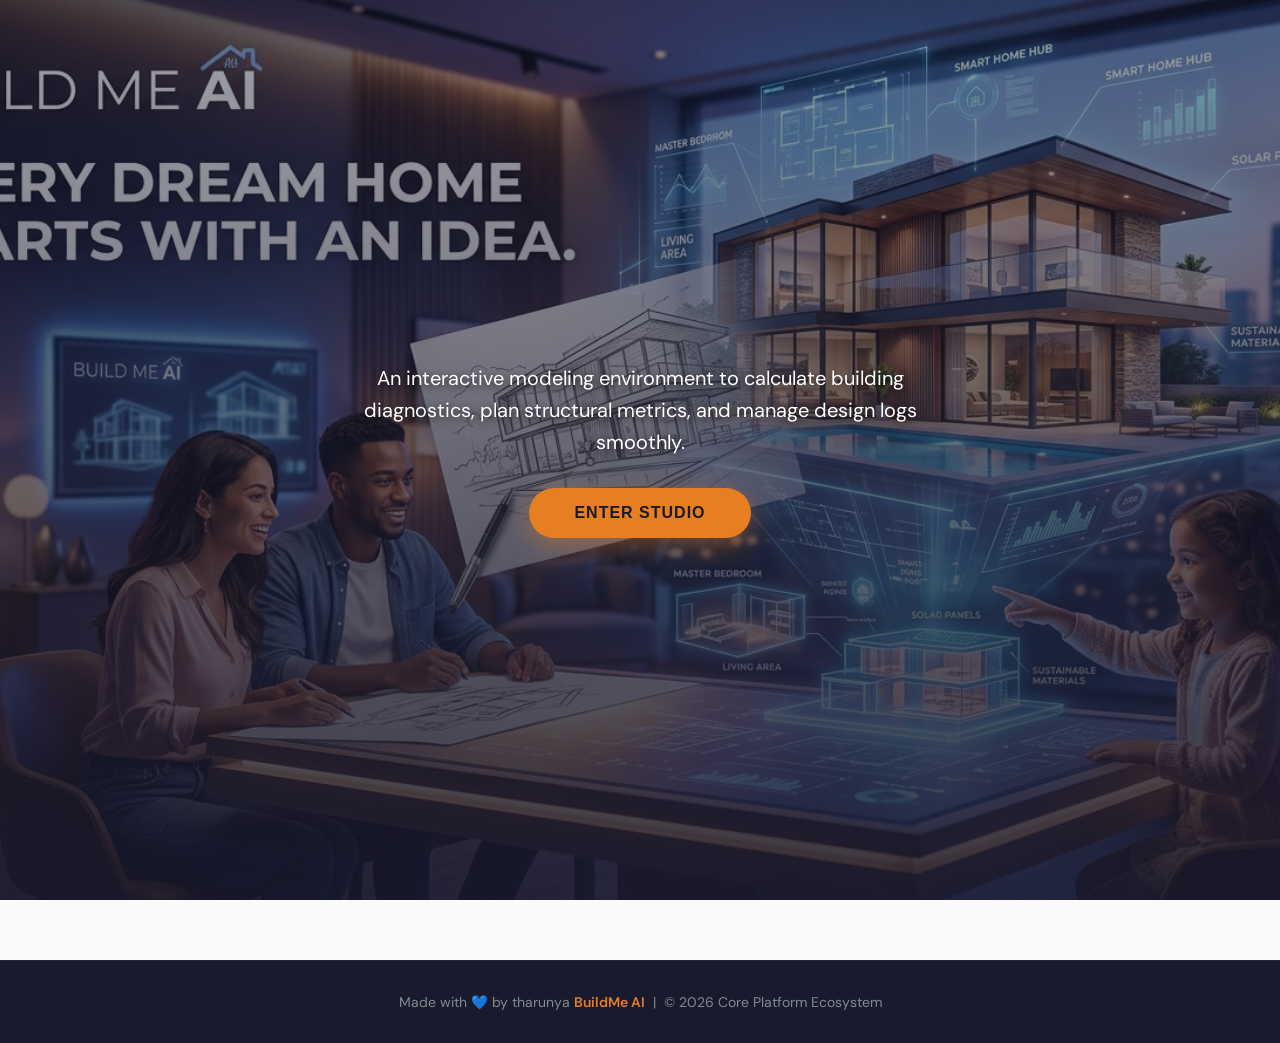
==== commit 28d6e515: "Update index.html" ====
--- a/index.html
+++ b/index.html
@@ -384,7 +384,7 @@
 <body>
 
 <div id="welcomePoster">
-  <h1>BuildMe <span>AI Workspace</span></h1>
+ 
   <p>An interactive modeling environment to calculate building diagnostics, plan structural metrics, and manage design logs smoothly.</p>
   <button class="enter-btn" onclick="initializeWorkspace()">Enter Studio</button>
 </div>
@@ -411,11 +411,11 @@
   <div class="scan-line"></div>
   
   <div class="hero-content-wrapper">
-    <h3>Every Dream Home<br><span>Starts With An Idea.</span></h3>
+   
     
     <div class="hero-btns">
       <button class="btn btn-primary" onclick="showPage('find-engineer',null)">Browse Engineers →</button>
-      <button class="btn btn-secondary" onclick="showPage('layout',null)">Open Studio Builder</button>
+      <button class="btn btn-secondary" onclick="showPage('layout',null)">register as an engineer</button>
     </div>
 
     <!-- REWRITTEN METRIC HUB BANNER WITH FLOATING LAYER TRANSITIONS -->
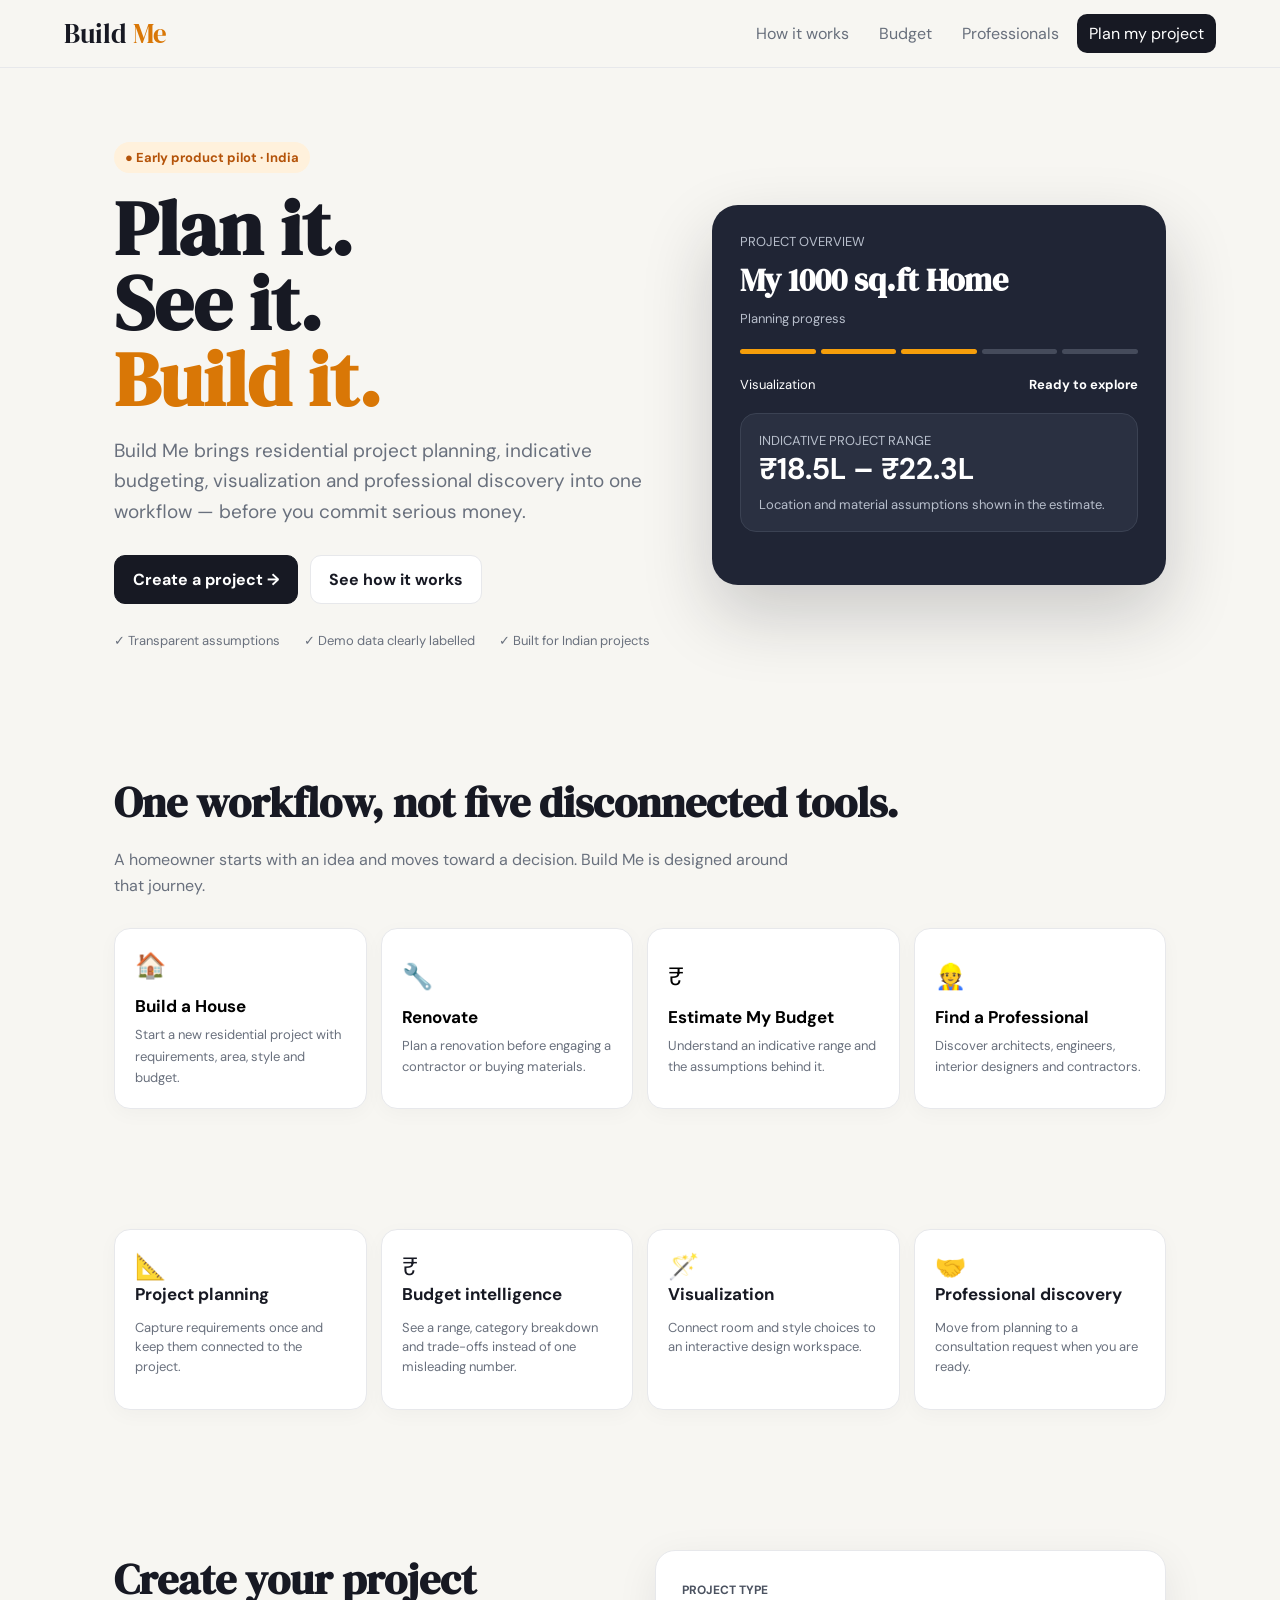
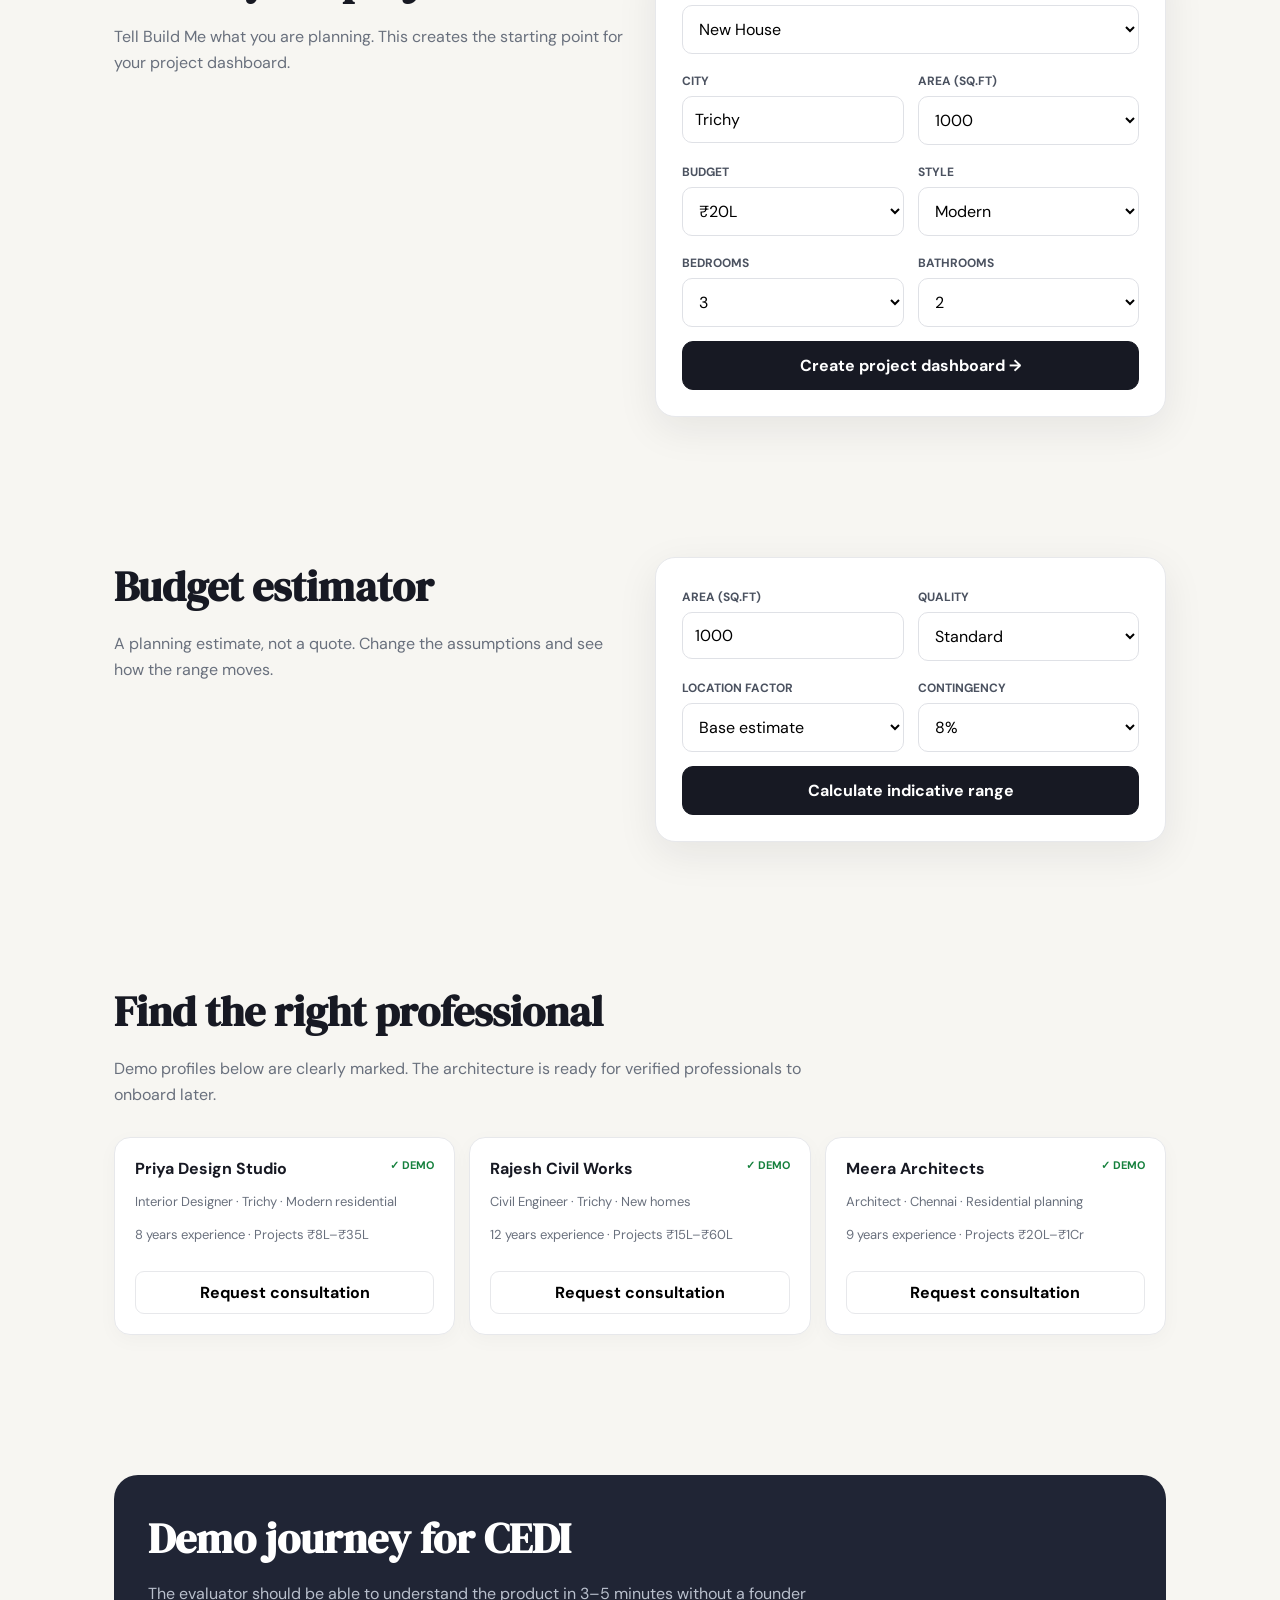
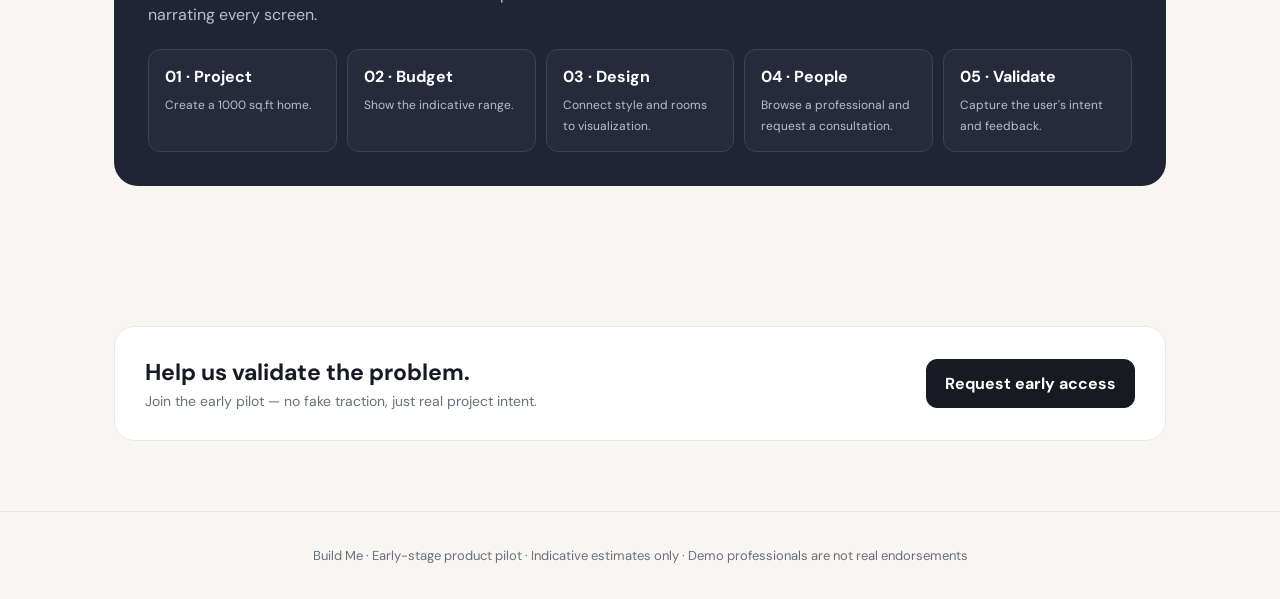
==== commit 249f2d02: "Rebuild Build Me around CEDI-ready startup MVP workflow" ====
--- a/index.html
+++ b/index.html
@@ -1,873 +1,29 @@
-<!DOCTYPE html>
-<html lang="en">
-<head>
-  <meta charset="UTF-8" />
-  <meta name="viewport" content="width=device-width, initial-scale=1.0"/>
-  <title>Build Me AI – Home Construction Platform</title>
-  <link href="https://fonts.googleapis.com/css2?family=DM+Sans:wght@300;400;500;600&family=DM+Serif+Display&display=swap" rel="stylesheet"/>
-  <style>
-    :root {
-      --brick: #c0392b;
-      --sand: #f5e6c8;
-      --charcoal: #1a1a2e;
-      --steel: #2c3e50;
-      --cement: #7f8c8d;
-      --gold: #e67e22;
-      --lime: #27ae60;
-      --sky: #2980b9;
-      --white: #fafaf8;
-      --card-bg: #ffffff;
-      --shadow: 0 12px 40px rgba(26,26,46,0.08);
-      --radius: 16px;
-    }
-
-    * { box-sizing: border-box; margin: 0; padding: 0; }
-
-    body {
-      font-family: 'DM Sans', sans-serif;
-      background: var(--white);
-      color: var(--charcoal);
-      overflow-x: hidden;
-    }
-
-    /* ── WELCOME FULL-SCREEN OVERLAY ── */
-    #welcomePoster {
-      position: fixed;
-      top: 0; left: 0; width: 100%; height: 100vh;
-      background: linear-gradient(rgba(26,26,46,0.4), rgba(26,26,46,0.85)), 
-                  url('Gemini_Generated_Image_3etvt3etvt3etvt3.png') center/cover no-repeat;
-      z-index: 10000;
-      display: flex;
-      flex-direction: column;
-      align-items: center;
-      justify-content: center;
-      color: var(--white);
-      text-align: center;
-      padding: 20px;
-      transition: opacity 0.6s cubic-bezier(0.25, 1, 0.5, 1), visibility 0.6s;
-    }
-    #welcomePoster h1 {
-      font-family: 'DM Serif Display', serif;
-      font-size: clamp(36px, 5vw, 64px);
-      color: var(--sand);
-      margin-bottom: 12px;
-      text-shadow: 0 4px 15px rgba(0,0,0,0.7);
-      animation: titlePop 0.8s cubic-bezier(0.34, 1.56, 0.64, 1) forwards;
-    }
-    #welcomePoster h1 span { color: var(--gold); }
-    #welcomePoster p {
-      font-size: clamp(16px, 1.8vw, 20px);
-      color: #fff;
-      max-width: 600px;
-      margin-bottom: 30px;
-      line-height: 1.6;
-      text-shadow: 0 2px 10px rgba(0,0,0,0.8);
-      opacity: 0;
-      animation: fadeInDelay 1s ease 0.4s forwards;
-    }
-    #welcomePoster .enter-btn {
-      padding: 16px 45px;
-      font-size: 16px;
-      font-weight: 600;
-      background: var(--gold);
-      color: var(--charcoal);
-      border: none;
-      border-radius: 50px;
-      cursor: pointer;
-      box-shadow: 0 8px 25px rgba(230,126,34,0.4);
-      transition: all 0.3s cubic-bezier(0.25, 1, 0.5, 1);
-      text-transform: uppercase;
-      letter-spacing: 1px;
-    }
-    #welcomePoster .enter-btn:hover {
-      background: #f39c12;
-      transform: translateY(-3px) scale(1.03);
-      box-shadow: 0 12px 30px rgba(230,126,34,0.6);
-    }
-
-    @keyframes titlePop {
-      0% { transform: scale(0.8); opacity: 0; }
-      100% { transform: scale(1); opacity: 1; }
-    }
-    @keyframes fadeInDelay {
-      to { opacity: 1; }
-    }
-
-    /* ── MUSIC BAR CONTROL ── */
-    .music-control {
-      background: rgba(255, 255, 255, 0.1) !important;
-      color: var(--sand) !important;
-      font-size: 16px !important;
-      padding: 7px 12px !important;
-      border-radius: 50% !important;
-      display: flex;
-      align-items: center;
-      justify-content: center;
-      border: 1px solid rgba(245,230,200,0.3) !important;
-    }
-    .music-control:hover {
-      background: var(--gold) !important;
-      color: var(--charcoal) !important;
-    }
-
-    /* ── NAVIGATION ARCHITECTURE ── */
-    nav {
-      position: fixed; top: 0; left: 0; right: 0; z-index: 100;
-      display: flex; align-items: center; justify-content: space-between;
-      padding: 18px 40px;
-      background: rgba(26,26,46,0.95);
-      backdrop-filter: blur(12px);
-      border-bottom: 1px solid rgba(255,255,255,0.05);
-    }
-    .nav-logo {
-      font-family: 'DM Serif Display', serif;
-      font-size: 26px; color: var(--sand);
-      letter-spacing: -0.5px;
-    }
-    .nav-logo span { color: var(--gold); }
-    .nav-links { display: flex; align-items: center; gap: 8px; flex-wrap: wrap; }
-    .nav-links button {
-      background: transparent; border: none; color: #bbb;
-      font-family: 'DM Sans', sans-serif; font-size: 13px;
-      padding: 7px 14px; border-radius: 8px; cursor: pointer;
-      transition: all 0.25s ease;
-    }
-    .nav-links button:hover, .nav-links button.active {
-      background: var(--gold); color: var(--charcoal); font-weight: 600;
-      transform: translateY(-1px);
-    }
-    #loginBtn {
-      background: var(--brick) !important; color: white !important;
-      border-radius: 8px !important;
-    }
-
-    /* ── PAGES MANAGEMENT ── */
-    .page { display: none; padding-top: 80px; min-height: 100vh; }
-    .page.active { display: block; animation: smoothSlideUp 0.6s cubic-bezier(0.25, 1, 0.5, 1) forwards; }
-    
-    @keyframes smoothSlideUp {
-      from { opacity: 0; transform: translateY(30px); }
-      to { opacity: 1; transform: translateY(0); }
-    }
-
-    /* ── HERO WORKSPACE SYSTEM ── */
-    #home {
-      color: var(--white); position: relative; overflow: hidden;
-      display: flex; flex-direction: column; align-items: center; justify-content: center;
-      min-height: 100vh; text-align: center; 
-      padding: 180px 40px 60px; 
-      background-color: #01040a;
-    }
-    .hero-bg {
-      position: absolute; inset: 0;
-      background-image: url('Gemini_Generated_Image_3etvt3etvt3etvt3.png');
-      background-size: cover; background-position: center;
-      z-index: 1; opacity: 0;
-      transform: scale(1.15);
-    }
-    .hero-bg.animate {
-      animation: cinematicReveal 2.5s cubic-bezier(0.25, 1, 0.5, 1) forwards;
-    }
-    .grid-overlay {
-      position: absolute; inset: 0;
-      background-image: linear-gradient(rgba(0, 242, 254, 0.03) 1px, transparent 1px),
-                        linear-gradient(90deg, rgba(0, 242, 254, 0.03) 1px, transparent 1px);
-      background-size: 40px 40px; background-position: center;
-      z-index: 2; opacity: 1;
-    }
-    .scan-line {
-      position: absolute; top: 0; left: -100%; width: 50%; height: 100%;
-      background: linear-gradient(to right, transparent, rgba(0, 212, 255, 0.15), rgba(0, 212, 255, 0.3), transparent);
-      z-index: 3; pointer-events: none; transform: skewX(-25deg);
-      animation: cyberScan 4s ease-in-out infinite;
-    }
-    .hero-content-wrapper { position: relative; z-index: 4; max-width: 900px; margin: 0 auto; }
-
-    @keyframes cinematicReveal {
-      0% { opacity: 0; transform: scale(1.1) rotate(0.5deg); filter: brightness(0.3) blur(10px); }
-      100% { opacity: 0.75; transform: scale(1) rotate(0deg); filter: brightness(0.7) blur(0); }
-    }
-    @keyframes cyberScan { 0% { left: -150%; } 50% { left: 150%; } 100% { left: 150%; } }
-
-    #home h3 {
-      font-family: 'DM Serif Display', serif;
-      font-size: clamp(40px, 6.5vw, 75px); line-height: 1.15;
-      color: var(--sand); text-shadow: 0 4px 20px rgba(0,0,0,0.8);
-      opacity: 0;
-      transform: translateY(20px);
-      animation: heroTextReveal 1s cubic-bezier(0.25, 1, 0.5, 1) 0.5s forwards;
-    }
-    #home h3 span { color: var(--gold); position: relative; display: inline-block; }
-    #home h3 span::after {
-      content: ''; position: absolute; bottom: 5px; left: 0; width: 100%; height: 4px;
-      background: var(--brick); transform: scaleX(0); transform-origin: right;
-      animation: lineGroove 0.8s cubic-bezier(0.76, 0, 0.24, 1) 1.5s forwards;
-    }
-
-    @keyframes heroTextReveal {
-      to { opacity: 1; transform: translateY(0); }
-    }
-    @keyframes lineGroove {
-      to { transform: scaleX(1); transform-origin: left; }
-    }
-
-    .hero-btns { 
-      display: flex; gap: 20px; flex-wrap: wrap; justify-content: center; margin-top: 40px;
-      opacity: 0; animation: fadeInDelay 0.8s ease 1s forwards;
-    }
-    .btn {
-      padding: 16px 36px; border-radius: 50px; font-weight: 600; font-size: 15px;
-      cursor: pointer; border: none; transition: all 0.3s cubic-bezier(0.25, 1, 0.5, 1); font-family: 'DM Sans', sans-serif;
-    }
-    .btn-primary { background: var(--gold); color: var(--charcoal); }
-    .btn-primary:hover { 
-      background: #f39c12; transform: translateY(-4px); 
-      box-shadow: 0 12px 30px rgba(230,126,34,0.45); 
-    }
-    .btn-secondary { background: rgba(0,0,0,0.5); color: var(--sand); border: 2px solid rgba(245,230,200,0.5); backdrop-filter: blur(8px); }
-    .btn-secondary:hover { background: rgba(245,230,200,0.2); transform: translateY(-4px); border-color: var(--sand); }
-
-    /* MODERN REFRESHED METRICS AREA (REPLACED THE 8 CIVIL ENGINEERS BOX) */
-    .hero-stats-container {
-      margin-top: 80px; opacity: 0; animation: fadeInDelay 1s ease 1.2s forwards;
-    }
-    .hero-stats {
-      display: flex; gap: 60px; padding: 30px 60px; border-radius: 24px; 
-      background: linear-gradient(135deg, rgba(26,26,46,0.9), rgba(15,15,30,0.95));
-      backdrop-filter: blur(16px); border: 1px solid rgba(255,255,255,0.08);
-      box-shadow: 0 20px 50px rgba(0,0,0,0.5);
-      animation: structureFloat 6s ease-in-out infinite;
-    }
-    .stat { text-align: center; position: relative; }
-    .stat:not(:last-child)::after {
-      content: ''; position: absolute; right: -30px; top: 20%; width: 1px; height: 60%;
-      background: rgba(255,255,255,0.15);
-    }
-    .stat-num { font-family: 'DM Serif Display', serif; font-size: 42px; color: var(--gold); text-shadow: 0 2px 10px rgba(230,126,34,0.2); }
-    .stat-label { font-size: 13px; color: #b0c4de; margin-top: 6px; font-weight: 500; letter-spacing: 0.5px; }
-
-    @keyframes structureFloat {
-      0%, 100% { transform: translateY(0); }
-      50% { transform: translateY(-10px); }
-    }
-
-    /* ── SECTIONS WRAPPERS ── */
-    .section { padding: 70px 40px; max-width: 1100px; margin: auto; }
-    .section-title { font-family: 'DM Serif Display', serif; font-size: 36px; color: var(--charcoal); margin-bottom: 8px; }
-    .section-sub { color: var(--cement); font-size: 16px; margin-bottom: 40px; }
-
-    /* ── FORM BOXES ── */
-    .form-box {
-      background: var(--card-bg); border-radius: var(--radius);
-      box-shadow: var(--shadow); padding: 36px; max-width: 640px;
-      border: 1px solid rgba(0,0,0,0.04); margin-bottom: 25px;
-      transition: transform 0.3s ease, box-shadow 0.3s ease;
-    }
-    .form-box:hover {
-      transform: translateY(-2px);
-      box-shadow: 0 16px 48px rgba(26,26,46,0.12);
-    }
-    .form-box h3 { font-family: 'DM Serif Display', serif; font-size: 24px; margin-bottom: 20px; }
-    .form-row { display: grid; grid-template-columns: 1fr 1fr; gap: 16px; }
-    label { display: block; font-size: 13px; font-weight: 600; color: var(--steel); margin-bottom: 6px; margin-top: 14px; }
-    input, select {
-      width: 100%; padding: 12px 16px; border: 1.5px solid #e2e8f0;
-      border-radius: 10px; font-size: 14px; font-family: 'DM Sans', sans-serif;
-      transition: all 0.2s ease; outline: none; color: var(--charcoal);
-      background: #fafafa;
-    }
-    input:focus, select:focus { border-color: var(--gold); background: white; box-shadow: 0 0 0 3px rgba(230,126,34,0.15); }
-    
-    .submit-btn {
-      margin-top: 20px; padding: 14px 28px; background: var(--charcoal); color: white;
-      border: none; border-radius: 10px; font-size: 15px; font-weight: 600;
-      cursor: pointer; font-family: 'DM Sans', sans-serif; transition: all 0.25s ease; width: 100%;
-    }
-    .submit-btn:hover { background: var(--gold); color: var(--charcoal); transform: translateY(-2px); box-shadow: 0 6px 20px rgba(230,126,34,0.25); }
-    
-    /* DIRECTORY ROWS WITH STAGGERED ENTRANCES */
-    .eng-card {
-      background: white; border-radius: var(--radius); padding: 22px 26px;
-      border-left: 5px solid var(--lime); box-shadow: var(--shadow);
-      margin-bottom: 18px; display: flex; justify-content: space-between; align-items: center;
-      flex-wrap: wrap; gap: 12px;
-      transition: transform 0.3s cubic-bezier(0.25, 1, 0.5, 1), box-shadow 0.3s ease;
-    }
-    .eng-card:hover {
-      transform: scale(1.015) translateX(4px);
-      box-shadow: 0 16px 40px rgba(0,0,0,0.08);
-    }
-    .eng-info h4 { font-size: 18px; font-weight: 600; color: var(--charcoal); }
-    .eng-info p { font-size: 13px; color: var(--cement); margin-top: 4px; }
-    .eng-badges { display: flex; gap: 8px; margin-top: 10px; flex-wrap: wrap; }
-    .badge { padding: 5px 12px; border-radius: 20px; font-size: 11px; font-weight: 700; }
-    .badge-green { background: #d4f5e2; color: #145a32; }
-    .badge-blue { background: #d6eaf8; color: #1a5276; }
-    .badge-orange { background: #fde8d1; color: #7d5a00; }
-    .contact-btn {
-      padding: 10px 22px; background: var(--sky); color: white; border: none;
-      border-radius: 8px; font-size: 13px; font-weight: 600; cursor: pointer;
-      transition: all 0.2s ease;
-    }
-    .contact-btn:hover { background: #1f618d; transform: translateY(-1px); box-shadow: 0 4px 12px rgba(41,128,185,0.3); }
-
-    /* ESTIMATOR HOVER SCALING */
-    .est-result-grid { display: grid; grid-template-columns: repeat(auto-fill, minmax(180px, 1fr)); gap: 16px; margin-top: 20px; }
-    .est-item {
-      background: white; border-radius: 12px; padding: 20px 16px; text-align: center;
-      border: 1px solid #edf2f7; box-shadow: 0 4px 12px rgba(0,0,0,0.03);
-      transition: transform 0.3s cubic-bezier(0.175, 0.885, 0.32, 1.275);
-    }
-    .est-item:hover {
-      transform: translateY(-6px);
-      border-color: var(--gold);
-    }
-    .est-item .qty { font-family: 'DM Serif Display', serif; font-size: 28px; color: var(--brick); }
-    .est-item .unit { font-size: 12px; color: var(--cement); text-transform: uppercase; letter-spacing: 0.5px; }
-    .est-item .mat { font-size: 14px; font-weight: 600; margin-top: 6px; color: var(--steel); }
-
-    /* DECOR OBJECTS */
-    .decor-card { background: white; border-radius: var(--radius); padding: 24px; box-shadow: var(--shadow); border: 1px solid rgba(0,0,0,0.05); }
-    .color-swatches { display: flex; gap: 10px; margin: 16px 0; }
-    .swatch { width: 44px; height: 44px; border-radius: 10px; border: 2px solid rgba(0,0,0,0.08); transition: transform 0.2s; }
-    .swatch:hover { transform: scale(1.15) rotate(4deg); }
-    .furniture-list { display: grid; grid-template-columns: repeat(auto-fill, minmax(180px, 1fr)); gap: 12px; margin-top: 16px; }
-    .furn-item { background: #fafafa; border: 1px solid #eee; border-radius: 10px; padding: 12px 14px; font-size: 13px; display: flex; align-items: center; gap: 10px; }
-
-    /* SHOPS AREA */
-    .shop-card {
-      background: white; border-radius: var(--radius); padding: 20px 24px;
-      border: 1px solid #eee; box-shadow: var(--shadow); margin-bottom: 16px;
-      display: flex; justify-content: space-between; align-items: center; flex-wrap: wrap; gap: 12px;
-      transition: transform 0.2s ease;
-    }
-    .shop-card:hover { transform: translateY(-2px); }
-    .stars { color: #f39c12; }
-
-    /* CANVAS BLUEPRINTS */
-    .layout-canvas-wrap { background: #111424; border-radius: var(--radius); overflow: hidden; padding: 10px; box-shadow: 0 20px 40px rgba(0,0,0,0.15); }
-    canvas#layoutCanvas { display: block; width: 100%; background: #0c0f1d; border-radius: 8px; }
-    .room-controls { display: flex; gap: 10px; flex-wrap: wrap; margin-bottom: 16px; }
-    .room-btn {
-      padding: 8px 16px; border-radius: 8px; border: 1.5px solid #ddd;
-      background: white; font-family: 'DM Sans', sans-serif; font-size: 13px;
-      font-weight: 600; cursor: pointer; transition: all 0.2s;
-    }
-    .room-btn:hover { background: var(--charcoal); color: white; transform: translateY(-1px); }
-
-    /* TABS */
-    .tabs { display: flex; gap: 4px; background: #e2e8f0; border-radius: 12px; padding: 4px; width: fit-content; margin-bottom: 28px; }
-    .tab {
-      padding: 9px 20px; border-radius: 9px; font-size: 14px; font-weight: 600;
-      cursor: pointer; border: none; background: transparent; color: var(--steel);
-      transition: all 0.2s ease;
-    }
-    .tab.active { background: white; color: var(--charcoal); box-shadow: 0 4px 10px rgba(0,0,0,0.06); }
-    .tab-content { display: none; }
-    .tab-content.active { display: block; }
-
-    .toast {
-      position: fixed; bottom: 30px; right: 30px; z-index: 99999;
-      background: var(--charcoal); color: white; padding: 14px 24px;
-      border-radius: 12px; font-size: 14px; font-weight: 600; box-shadow: 0 12px 30px rgba(0,0,0,0.25);
-      transform: translateY(80px); opacity: 0; transition: all 0.4s cubic-bezier(0.175, 0.885, 0.32, 1.275); pointer-events: none;
-      border: 1px solid rgba(255,255,255,0.1);
-    }
-    .toast.show { transform: translateY(0); opacity: 1; }
-    .result-box { margin-top: 24px; background: #f0f7ff; border-left: 4px solid var(--sky); padding: 18px 20px; border-radius: 10px; animation: smoothSlideUp 0.4s ease; }
-    .result-box.success { background: #f0fff5; border-color: var(--lime); }
-    
-    footer { background: var(--charcoal); color: #7f8c8d; text-align: center; padding: 32px; font-size: 14px; margin-top: 60px; border-top: 1px solid rgba(255,255,255,0.05); }
-    footer span { color: var(--gold); font-weight: 600; }
-  </style>
-</head>
-<body>
-
-<div id="welcomePoster">
- 
-  <p>An interactive modeling environment to calculate building diagnostics, plan structural metrics, and manage design logs smoothly.</p>
-  <button class="enter-btn" onclick="initializeWorkspace()">Enter Studio</button>
-</div>
-
-<audio id="bgMusic" loop src="The_Velvet_Hour.mp3"></audio>
-
-<nav>
-  <div class="nav-logo">BuildMe<span>AI</span> 🏗️</div>
-  <div class="nav-links">
-    <button class="music-control" id="musicToggleBtn" onclick="toggleMusic()" title="Mute/Unmute Audio Layout">🔇</button>
-    <button class="active" onclick="showPage('home',this)">Home</button>
-    <button onclick="showPage('find-engineer',this)">Find Engineers</button>
-    <button onclick="showPage('estimator',this)">Estimator</button>
-    <button onclick="showPage('decor',this)">Decor Ideas</button>
-    <button onclick="showPage('shops',this)">Shops</button>
-    <button onclick="showPage('layout',this)">3D Layout</button>
-    <button id="loginBtn" onclick="showPage('login',this)">Login</button>
-  </div>
-</nav>
-
-<div id="home" class="page active">
-  <div class="grid-overlay"></div>
-  <div class="hero-bg" id="animatedHeroBg"></div>
-  <div class="scan-line"></div>
-  
-  <div class="hero-content-wrapper">
-   
-    
-    <div class="hero-btns">
-      <button class="btn btn-primary" onclick="showPage('find-engineer',null)">Browse Engineers →</button>
-      <button class="btn btn-secondary" onclick="showPage('layout',null)">register as an engineer</button>
-    </div>
-
-    <!-- REWRITTEN METRIC HUB BANNER WITH FLOATING LAYER TRANSITIONS -->
-    <div class="hero-stats-container">
-      <div class="hero-stats">
-        <div class="stat"><div class="stat-num">Global</div><div class="stat-label">AI Standard Access</div></div>
-        <div class="stat"><div class="stat-num">2,420</div><div class="stat-label">Queries Processed</div></div>
-        <div class="stat"><div class="stat-num">99.7%</div><div class="stat-label">Precision Log Accuracy</div></div>
-      </div>
-    </div>
-  </div>
-</div>
-
-<div id="find-engineer" class="page">
-  <div class="section">
-    <div class="section-title">👷 Directory Services</div>
-    <div class="section-sub">Filter engineers and consultants by location and field specialties.</div>
-
-    <div class="tabs">
-      <button class="tab active" onclick="switchTab('eng','search',this)">Search Engineers</button>
-      <button class="tab" onclick="switchTab('eng','post',this)">Publish Requirements</button>
-    </div>
-
-    <div id="eng-search" class="tab-content active">
-      <div class="form-box" style="max-width:100%;">
-        <div class="form-row">
-          <div><label>Regional Location</label><input type="text" id="fCity" placeholder="e.g. Chennai, Delhi, Mumbai, Bangalore"/></div>
-          <div>
-            <label>Field Specialization</label>
-            <select id="fSpec">
-              <option value="">All Fields</option>
-              <option>Residential</option>
-              <option>Commercial</option>
-              <option>Interior Design</option>
-              <option>Structural</option>
-            </select>
-          </div>
-        </div>
-        <div class="form-row">
-          <div><label>Ceiling Budget Assignment: <span id="budgetVal">₹5,00,000</span></label><input type="range" id="fBudget" min="50000" max="500000" step="10000" value="500000" oninput="updateBudgetLabel()"/></div>
-          <div>
-            <label>Feedback Target</label>
-            <select id="fRating"><option value="0">Show All Ratings</option><option value="4.5">4.5★ or superior</option></select>
-          </div>
-        </div>
-        <button class="submit-btn" onclick="searchEngineEngineers()">Run Filter Query</button>
-      </div>
-      <div id="engResults" style="margin-top: 25px;"></div>
-    </div>
-
-    <div id="eng-post" class="tab-content">
-      <div class="form-box">
-        <h3>📤 Broadcast Specifications</h3>
-        <label>Concept Scope Title</label><input type="text" placeholder="e.g. Modern Residential Foundation setup"/>
-        <label>Structural Dimensions Overview</label><input type="text" placeholder="Provide raw measurements..."/>
-        <button class="submit-btn" onclick="showToast('Project variables published to system array.')">Broadcast Post</button>
-      </div>
-    </div>
-  </div>
-</div>
-
-<div id="estimator" class="page">
-  <div class="section">
-    <div class="section-title">🧱 Material Yield Estimation Engine</div>
-    <div class="section-sub">Derive raw material allocations instantly matching layout bounds.</div>
-    <div class="form-box">
-      <h3>Footprint Bounds</h3>
-      <div class="form-row">
-        <div><label>Length (ft)</label><input type="number" id="estLen" value="50"/></div>
-        <div><label>Width (ft)</label><input type="number" id="estWid" value="40"/></div>
-      </div>
-      <div class="form-row">
-        <div><label>Floors Stack Count</label><input type="number" id="estFloors" value="1" min="1"/></div>
-        <div>
-          <label>Finishing Grade Specs</label>
-          <select id="estType">
-            <option value="standard">Standard Level (₹1,800/sq.ft)</option>
-            <option value="premium">Premium Level (₹2,500/sq.ft)</option>
-            <option value="economy">Economy Level (₹1,400/sq.ft)</option>
-          </select>
-        </div>
-      </div>
-      <button class="submit-btn" onclick="calcMaterials()">Compute Metrics</button>
-    </div>
-    <div id="estResults"></div>
-  </div>
-</div>
-
-<div id="decor" class="page">
-  <div class="section">
-    <div class="section-title">🎨 AI Decor Palette Matrix</div>
-    <div class="section-sub">Generate room maps, track setups, and paint swatches using design models.</div>
-    <div class="form-box">
-      <div class="form-row">
-        <div>
-          <label>Target Area</label>
-          <select id="dRoom"><option>Living Room</option><option>Master Suite Bedroom</option><option>Modular Culinary Kitchen</option></select>
-        </div>
-        <div>
-          <label>Theme Filter Profile</label>
-          <select id="dStyle"><option>Modern Luxury</option><option>Scandinavian Minimalist</option><option>Industrial Raw Tech</option></select>
-        </div>
-      </div>
-      <button class="submit-btn" onclick="getDecor()">Synthesize Design Ideas</button>
-    </div>
-    <div id="decorOut"></div>
-  </div>
-</div>
-
-<div id="shops" class="page">
-  <div class="section">
-    <div class="section-title">🛍️ Hub Supply Chains</div>
-    <div class="section-sub">Connect with audited building yards and material outlets.</div>
-    <div id="shopsContainer"></div>
-  </div>
-</div>
-
-<div id="layout" class="page">
-  <div class="section">
-    <div class="section-title">📐 Blueprint Studio & Spatial Engine</div>
-    <div class="section-sub">Assemble structural blueprints and map modules across isometric spaces.</div>
-    <div class="form-row" style="max-width:700px;">
-      <div><label>Zone Designation</label><input type="text" id="rName" value="Master Suite"/></div>
-      <div><label>Horizontal Dimension (ft)</label><input type="number" id="rW" value="16"/></div>
-      <div><label>Vertical Dimension (ft)</label><input type="number" id="rL" value="14"/></div>
-    </div>
-    <div class="room-controls" style="margin-top:15px;">
-      <button class="room-btn" onclick="addRoom()">+ Append Studio Module</button>
-      <button class="room-btn" onclick="toggle3D()">Swap to 3D Viewport Mode</button>
-    </div>
-    <div class="layout-canvas-wrap">
-      <canvas id="layoutCanvas" width="900" height="400"></canvas>
-    </div>
-  </div>
-</div>
-
-<div id="login" class="page">
-  <div class="section">
-    <div class="form-box">
-      <h3>System Portal Node</h3>
-      <label>Workspace Username Identification</label><input type="text" placeholder="username@domain.com"/>
-      <label>Vault Passkey Keyphrase</label><input type="password" placeholder="••••••••"/>
-      <button class="submit-btn" onclick="showToast('Token valid. Access logs synced.')">Connect Credentials</button>
-    </div>
-  </div>
-</div>
-
-<div class="toast" id="toast"></div>
-<footer>Made with 💙 by tharunya <span>BuildMe AI</span> &nbsp;|&nbsp; © 2026 Core Platform Ecosystem</footer>
-
-<script>
-  const directoryPool = [
-    { name: "Er. Rajesh Kumar", city: "Chennai", spec: "Residential", fee: 45000, rating: 4.8, exp: 12 },
-    { name: "Er. Amit Sharma", city: "Delhi", spec: "Commercial", fee: 120000, rating: 4.6, exp: 10 },
-    { name: "Er. Priya Desai", city: "Mumbai", spec: "Interior Design", fee: 35000, rating: 4.9, exp: 8 },
-    { name: "Er. Vikram Singh", city: "Chennai", spec: "Structural", fee: 95000, rating: 4.4, exp: 15 },
-    { name: "Er. Rohan Hegde", city: "Bangalore", spec: "Structural", fee: 110000, rating: 4.8, exp: 14 },
-    { name: "Er. Meera Joshi", city: "Mumbai", spec: "Residential", fee: 60000, rating: 4.7, exp: 9 },
-    { name: "Er. Nitin Malhotra", city: "Delhi", spec: "Interior Design", fee: 40000, rating: 4.5, exp: 7 },
-    { name: "Er. Ananya Rao", city: "Bangalore", spec: "Commercial", fee: 135000, rating: 4.9, exp: 11 }
-  ];
-
-  const supplyShopsPool = [
-    { name: "Alpha Aggregates & Cement Hub", desc: "Industrial Estate Zone Alpha", rating: "★★★★★" },
-    { name: "Apex Structural Steel Corp", desc: "Logistics Sector Port Road", rating: "★★★★☆" },
-    { name: "Metropolitan Lumber & Timber Yards", desc: "West Timber Precinct Bypass", rating: "★★★★★" },
-    { name: "Beacon Electricals & Conduits", desc: "Central Electric Bazaar Alley 4", rating: "★★★★☆" },
-    { name: "Heritage Ceramic Tiles & Granite", desc: "Marble Complex Highway Junction", rating: "★★★★★" },
-    { name: "BlueSky Ready-Mix Concrete Inc.", desc: "Outer Ring Industrial Circle Block B", rating: "★★★★☆" }
-  ];
-
-  let structuralModules = [
-    { name: "Grand Entrance Living Area", w: 22, l: 18, x: 60, y: 60, color: "#2c3e50" },
-    { name: "Culinary Prep Bay", w: 14, l: 12, x: 280, y: 60, color: "#e67e22" }
-  ];
-  let viewportMode3D = false;
-
-  window.addEventListener('DOMContentLoaded', () => {
-    renderSpatialBlueprint();
-    renderEngineers(directoryPool);
-    renderShops();
-  });
-
-  function initializeWorkspace() {
-    const splash = document.getElementById('welcomePoster');
-    splash.style.opacity = '0';
-    
-    setTimeout(() => {
-      splash.style.display = 'none';
-      document.getElementById('animatedHeroBg').classList.add('animate');
-    }, 600);
-
-    const soundTrack = document.getElementById('bgMusic');
-    const interfaceToggle = document.getElementById('musicToggleBtn');
-    
-    soundTrack.play()
-      .then(() => {
-        interfaceToggle.innerText = "🎵";
-      })
-      .catch(error => {
-        console.error("Browser audio safety policy block checked: ", error);
-      });
-  }
-
-  function toggleMusic() {
-    const track = document.getElementById('bgMusic');
-    const toggle = document.getElementById('musicToggleBtn');
-    if (track.paused) {
-      track.play();
-      toggle.innerText = "🎵";
-    } else {
-      track.pause();
-      toggle.innerText = "🔇";
-    }
-  }
-
-  function showPage(pageId, btnEl) {
-    document.querySelectorAll('.page').forEach(p => p.classList.remove('active'));
-    const targetedView = document.getElementById(pageId);
-    if(targetedView) targetedView.classList.add('active');
-    
-    if(btnEl) {
-      document.querySelectorAll('.nav-links button').forEach(b => b.classList.remove('active'));
-      btnEl.classList.add('active');
-    }
-  }
-
-  function switchTab(prefix, tabId, btnEl) {
-    document.querySelectorAll(`[id^="${prefix}-"]`).forEach(c => c.classList.remove('active'));
-    const content = document.getElementById(`${prefix}-${tabId}`);
-    if(content) content.classList.add('active');
-    if(btnEl) {
-      btnEl.parentElement.querySelectorAll('.tab').forEach(b => b.classList.remove('active'));
-      btnEl.classList.add('active');
-    }
-  }
-
-  function updateBudgetLabel() {
-    const val = document.getElementById('fBudget').value;
-    document.getElementById('budgetVal').innerText = '₹' + parseInt(val).toLocaleString('en-IN');
-  }
-
-  function searchEngineEngineers() {
-    const queryCity = document.getElementById('fCity').value.trim().toLowerCase();
-    const querySpec = document.getElementById('fSpec').value;
-    const upperLimitFee = parseInt(document.getElementById('fBudget').value);
-    const lowerLimitRating = parseFloat(document.getElementById('fRating').value);
-
-    const filteringOutcomes = directoryPool.filter(eng => {
-      const matchCity = !queryCity || eng.city.toLowerCase().includes(queryCity);
-      const matchSpec = !querySpec || eng.spec === querySpec;
-      const matchFee = eng.fee <= upperLimitFee;
-      const matchRating = eng.rating >= lowerLimitRating;
-      return matchCity && matchSpec && matchFee && matchRating;
-    });
-
-    renderEngineers(filteringOutcomes);
-    showToast(`Located ${filteringOutcomes.length} engineers satisfying target metrics.`);
-  }
-
-  function renderEngineers(list) {
-    const targetDiv = document.getElementById('engResults');
-    targetDiv.innerHTML = "";
-    if(list.length === 0) {
-      targetDiv.innerHTML = "<div class='result-box'>No specialized entities matched current matrix parameters.</div>";
-      return;
-    }
-    list.forEach((eng, idx) => {
-      targetDiv.innerHTML += `
-        <div class="eng-card" style="animation: smoothSlideUp 0.4s ease ${idx * 0.05}s both;">
-          <div class="eng-info">
-            <h4>${eng.name}</h4>
-            <p>Operations Base: ${eng.city} • Structural Service Timeline: ${eng.exp} Years</p>
-            <div class="eng-badges">
-              <span class="badge badge-green">${eng.spec}</span>
-              <span class="badge badge-blue">Feedback Score: ${eng.rating} ★</span>
-              <span class="badge badge-orange">Retainer Rate: ₹${eng.fee.toLocaleString('en-IN')}</span>
-            </div>
-          </div>
-          <button class="contact-btn" onclick="showToast('Communication node initialized with ${eng.name}')">Establish Channel</button>
-        </div>`;
-    });
-  }
-
-  function renderShops() {
-    const container = document.getElementById('shopsContainer');
-    container.innerHTML = "";
-    supplyShopsPool.forEach(shop => {
-      container.innerHTML += `
-        <div class="shop-card">
-          <div><h4>${shop.name}</h4><p>${shop.desc} • <span class="stars">${shop.rating}</span></p></div>
-          <button class="contact-btn" onclick="showToast('Commercial quote requested from ${shop.name}.')">Request Quote</button>
-        </div>`;
-    });
-  }
-
-  function calcMaterials() {
-    const lValue = parseFloat(document.getElementById('estLen').value) || 0;
-    const wValue = parseFloat(document.getElementById('estWid').value) || 0;
-    const levelMultipliers = parseInt(document.getElementById('estFloors').value) || 1;
-    const qualityLevel = document.getElementById('estType').value;
-
-    const aggregateFootprintArea = lValue * wValue * levelMultipliers;
-    let baselineRateCost = 1800;
-    if(qualityLevel === 'premium') baselineRateCost = 2500;
-    if(qualityLevel === 'economy') baselineRateCost = 1400;
-
-    const derivedFiscalEstimation = aggregateFootprintArea * baselineRateCost;
-    
-    const cementCount = Math.round(aggregateFootprintArea * 0.45);
-    const structuralSteelWeight = Math.round(aggregateFootprintArea * 4.2);
-    const sandCftVolume = Math.round(aggregateFootprintArea * 1.8);
-    const aggregatesCftVolume = Math.round(aggregateFootprintArea * 1.35);
-    const brickPieces = Math.round(aggregateFootprintArea * 8.5);
-
-    document.getElementById('estResults').innerHTML = `
-      <div class="result-box success">
-        <h3>Calculated Materials Allocation Index</h3>
-        <p>Accumulated Spatial Area: <strong>${aggregateFootprintArea.toLocaleString()} Sq.Ft</strong></p>
-        <p>Estimated Cost Ledger Summary: <strong>₹${derivedFiscalEstimation.toLocaleString('en-IN')}</strong></p>
-      </div>
-      <div class="est-result-grid">
-        <div class="est-item"><div class="qty">${cementCount}</div><div class="unit">Bags</div><div class="mat">Portland Cement</div></div>
-        <div class="est-item"><div class="qty">${structuralSteelWeight.toLocaleString()}</div><div class="unit">Kilograms</div><div class="mat">Reinforced Steel</div></div>
-        <div class="est-item"><div class="qty">${sandCftVolume.toLocaleString()}</div><div class="unit">Cubic Feet</div><div class="mat">Coarse Sand Aggregate</div></div>
-        <div class="est-item"><div class="qty">${aggregatesCftVolume.toLocaleString()}</div><div class="unit">Cubic Feet</div><div class="mat">Coarse Stone Aggregate</div></div>
-        <div class="est-item"><div class="qty">${brickPieces.toLocaleString()}</div><div class="unit">Pieces</div><div class="mat">Standard Wall Bricks</div></div>
-      </div>`;
-    showToast("Volumetric logs derived successfully.");
-  }
-
-  function getDecor() {
-    const chosenSpace = document.getElementById('dRoom').value;
-    const selectedStyle = document.getElementById('dStyle').value;
-    const outputDiv = document.getElementById('decorOut');
-
-    let swatchesHexArray = ['#f4f1ea', '#ded9cf', '#2c3e50'];
-    let hardwareModules = ['Linear Track Light Configuration', 'Modular Floating Corner Console', 'Low-profile Sectional Setup'];
-
-    if(selectedStyle.includes('Luxury')) {
-      swatchesHexArray = ['#1a1a2e', '#e67e22', '#fafaf8'];
-      hardwareModules = ['Velvet Upholstered Lounge Set', 'Suspended Chandelier Luminaire', 'Bookmatched Onyx Backpanel'];
-    } else if(selectedStyle.includes('Industrial')) {
-      swatchesHexArray = ['#7f8c8d', '#111424', '#c0392b'];
-      hardwareModules = ['Matte Carbon Steel Wall Framing', 'Top-grain Distressed Leather Seating', 'Exposed Conduit Filament Array'];
-    }
-
-    outputDiv.innerHTML = `
-      <div class="decor-card">
-        <h3>Interior Layout Proposal: ${chosenSpace} (${selectedStyle})</h3>
-        <p style="font-size:14px; margin-bottom:12px; color:var(--steel);">Recommended Base Palette Array:</p>
-        <div class="color-swatches">
-          ${swatchesHexArray.map(colorCode => `<div class="swatch" style="background:${colorCode};" title="${colorCode}"></div>`).join('')}
-        </div>
-        <p style="font-size:14px; margin-top:16px; margin-bottom:8px; font-weight:600;">Hardware Inclusions:</p>
-        <div class="furniture-list">
-          ${hardwareModules.map(itemText => `<div class="furn-item">📐 ${itemText}</div>`).join('')}
-        </div>
-      </div>`;
-    showToast("Interior configuration model rendered.");
-  }
-
-  function renderSpatialBlueprint() {
-    const canvasElement = document.getElementById('layoutCanvas');
-    const drawCtx = canvasElement.getContext('2d');
-    drawCtx.clearRect(0, 0, canvasElement.width, canvasElement.height);
-
-    if (!viewportMode3D) {
-      drawCtx.strokeStyle = "rgba(0, 242, 254, 0.05)";
-      drawCtx.lineWidth = 1;
-      for (let xPos = 0; xPos < canvasElement.width; xPos += 20) { drawCtx.beginPath(); drawCtx.moveTo(xPos, 0); drawCtx.lineTo(xPos, canvasElement.height); drawCtx.stroke(); }
-      for (let yPos = 0; yPos < canvasElement.height; yPos += 20) { drawCtx.beginPath(); drawCtx.moveTo(0, yPos); drawCtx.lineTo(canvasElement.width, yPos); drawCtx.stroke(); }
-
-      structuralModules.forEach(roomBlock => {
-        drawCtx.fillStyle = roomBlock.color;
-        drawCtx.globalAlpha = 0.65;
-        drawCtx.fillRect(roomBlock.x, roomBlock.y, roomBlock.w * 8, roomBlock.l * 8);
-        drawCtx.globalAlpha = 1.0;
-        
-        drawCtx.strokeStyle = "#00f2fe";
-        drawCtx.lineWidth = 2;
-        drawCtx.strokeRect(roomBlock.x, roomBlock.y, roomBlock.w * 8, roomBlock.l * 8);
-
-        drawCtx.fillStyle = "#ffffff";
-        drawCtx.font = "bold 12px 'DM Sans'";
-        drawCtx.fillText(`${roomBlock.name} (${roomBlock.w}x${roomBlock.l} ft)`, roomBlock.x + 8, roomBlock.y + 20);
-      });
-    } else {
-      structuralModules.forEach((roomBlock, elementIdx) => {
-        let drawingAnchorX = roomBlock.x + 120 + (elementIdx * 45);
-        let drawingAnchorY = roomBlock.y + 130;
-        let visualWidth = roomBlock.w * 6;
-        let visualLength = roomBlock.l * 6;
-        let structureHeight = 45; 
-
-        drawCtx.fillStyle = "rgba(0, 212, 255, 0.18)";
-        drawCtx.beginPath();
-        drawCtx.moveTo(drawingAnchorX, drawingAnchorY);
-        drawCtx.lineTo(drawingAnchorX + visualWidth, drawingAnchorY - visualWidth * 0.5);
-        drawCtx.lineTo(drawingAnchorX + visualWidth + visualLength, drawingAnchorY - visualWidth * 0.5 + visualLength * 0.5);
-        drawCtx.lineTo(drawingAnchorX + visualLength, drawingAnchorY + visualLength * 0.5);
-        drawCtx.closePath();
-        drawCtx.fill();
-
-        drawCtx.fillStyle = "rgba(0, 212, 255, 0.35)";
-        drawCtx.beginPath();
-        drawCtx.moveTo(drawingAnchorX, drawingAnchorY);
-        drawCtx.lineTo(drawingAnchorX, drawingAnchorY - structureHeight);
-        drawCtx.lineTo(drawingAnchorX + visualLength, drawingAnchorY + visualLength * 0.5 - structureHeight);
-        drawCtx.lineTo(drawingAnchorX + visualLength, drawingAnchorY + visualLength * 0.5);
-        drawCtx.closePath();
-        drawCtx.fill();
-        drawCtx.strokeStyle = "rgba(0, 242, 254, 0.75)";
-        drawCtx.stroke();
-
-        drawCtx.fillStyle = "#00f2fe";
-        drawCtx.font = "11px 'DM Sans'";
-        drawCtx.fillText(`3D Module Node: ${roomBlock.name}`, drawingAnchorX + 12, drawingAnchorY - structureHeight + 15);
-      });
-    }
-  }
-
-  function addRoom() {
-    const designatedName = document.getElementById('rName').value || "Module Unit";
-    const widthMetric = parseInt(document.getElementById('rW').value) || 12;
-    const lengthMetric = parseInt(document.getElementById('rL').value) || 12;
-    const genericColors = ["#2980b9", "#27ae60", "#8e44ad", "#f39c12", "#c0392b"];
-    const randomlySelectedColor = genericColors[Math.floor(Math.random() * genericColors.length)];
-
-    const spacingIncrement = 50 + (structuralModules.length * 40) % 360;
-
-    structuralModules.push({
-      name: designatedName, w: widthMetric, l: lengthMetric, x: spacingIncrement, y: 90, color: randomlySelectedColor
-    });
-
-    renderSpatialBlueprint();
-    showToast(`Structural module initialized: ${designatedName}`);
-  }
-
-  function toggle3D() {
-    viewportMode3D = !viewportMode3D;
-    renderSpatialBlueprint();
-    showToast(viewportMode3D ? "Canvas pipeline configured to 3D Viewport projection mode." : "Canvas scaled to linear 2D Blueprint frame.");
-  }
-
-  function showToast(messageText) {
-    const frameToast = document.getElementById('toast');
-    frameToast.innerText = messageText;
-    frameToast.classList.add('show');
-    setTimeout(() => frameToast.classList.remove('show'), 3500);
-  }
-</script>
-
-</body>
-</html>
+<!doctype html>
+<html lang="en">
+<head>
+<meta charset="utf-8"><meta name="viewport" content="width=device-width,initial-scale=1">
+<title>Build Me — Plan before you build</title>
+<meta name="description" content="Build Me brings project planning, indicative budgeting, visualization and professional discovery into one workflow for Indian homeowners.">
+<link rel="preconnect" href="https://fonts.googleapis.com"><link rel="preconnect" href="https://fonts.gstatic.com" crossorigin><link href="https://fonts.googleapis.com/css2?family=DM+Sans:wght@400;500;600;700&family=DM+Serif+Display&display=swap" rel="stylesheet">
+<style>
+:root{--ink:#171923;--muted:#69707d;--line:#e7e8eb;--paper:#f7f6f2;--card:#fff;--accent:#d97706;--accent2:#b45309;--green:#15803d;--navy:#202535;--radius:18px;--shadow:0 12px 40px rgba(23,25,35,.08)}*{box-sizing:border-box}html{scroll-behavior:smooth}body{margin:0;font-family:'DM Sans',sans-serif;color:var(--ink);background:var(--paper)}button,input,select,textarea{font:inherit}button{cursor:pointer}.nav{position:sticky;top:0;z-index:20;background:rgba(247,246,242,.94);backdrop-filter:blur(14px);border-bottom:1px solid var(--line);padding:14px 5vw;display:flex;align-items:center;justify-content:space-between}.brand{font-family:'DM Serif Display';font-size:27px}.brand span{color:var(--accent)}.navlinks{display:flex;gap:6px;align-items:center}.navlinks button{border:0;background:transparent;padding:9px 12px;border-radius:10px;color:var(--muted)}.navlinks button:hover{background:#eceae4;color:var(--ink)}.navlinks .primary{background:var(--ink);color:white}.hero{max-width:1180px;margin:auto;padding:74px 5vw 54px;display:grid;grid-template-columns:1.1fr .9fr;gap:44px;align-items:center}.eyebrow{display:inline-flex;gap:8px;align-items:center;font-size:13px;font-weight:700;color:var(--accent2);background:#fff1dc;padding:7px 11px;border-radius:99px}.hero h1{font-family:'DM Serif Display';font-size:clamp(48px,6vw,82px);line-height:.98;margin:18px 0}.hero h1 span{color:var(--accent)}.hero p{font-size:19px;line-height:1.6;color:var(--muted);max-width:650px}.actions{display:flex;gap:12px;flex-wrap:wrap;margin:28px 0}.btn{border:1px solid var(--ink);border-radius:11px;padding:13px 18px;background:var(--ink);color:white;font-weight:700}.btn.secondary{background:white;color:var(--ink);border-color:var(--line)}.trust{display:flex;gap:24px;flex-wrap:wrap;color:var(--muted);font-size:13px}.hero-card{background:var(--navy);color:white;border-radius:26px;padding:28px;box-shadow:0 30px 70px rgba(23,25,35,.2);min-height:380px}.hero-card .mini{color:#b8bfcc;font-size:13px}.progress{display:grid;grid-template-columns:repeat(5,1fr);gap:5px;margin:22px 0}.progress i{height:5px;background:#454b5b;border-radius:5px}.progress i.done{background:#f59e0b}.budget{background:#2a3041;border:1px solid #3b4253;border-radius:16px;padding:18px;margin-top:20px}.budget strong{font-size:30px}.section{max-width:1180px;margin:auto;padding:70px 5vw}.section h2{font-family:'DM Serif Display';font-size:42px;margin:0 0 10px}.sub{color:var(--muted);max-width:700px;line-height:1.6}.path-grid,.feature-grid,.pro-grid{display:grid;grid-template-columns:repeat(4,1fr);gap:14px;margin-top:30px}.choice,.feature,.pro{background:var(--card);border:1px solid var(--line);border-radius:16px;padding:20px;box-shadow:0 5px 20px rgba(0,0,0,.03)}.choice{min-height:150px;text-align:left}.choice b{display:block;font-size:17px;margin:13px 0 6px}.choice span,.feature p,.pro p{color:var(--muted);font-size:13px;line-height:1.5}.icon{font-size:25px}.feature{min-height:170px}.feature b{font-size:17px}.split{display:grid;grid-template-columns:1fr 1fr;gap:30px;align-items:start}.panel{background:white;border:1px solid var(--line);border-radius:20px;padding:26px;box-shadow:var(--shadow)}.formgrid{display:grid;grid-template-columns:1fr 1fr;gap:14px}label{font-size:12px;font-weight:700;color:#4b5260;display:block;margin:5px 0 7px}input,select,textarea{width:100%;border:1px solid #dfe1e6;background:#fff;border-radius:10px;padding:12px;outline:none}input:focus,select:focus,textarea:focus{border-color:var(--accent);box-shadow:0 0 0 3px #f59e0b22}.wide{grid-column:1/-1}.estimate{display:none;margin-top:20px;background:#f0fdf4;border:1px solid #bbf7d0;border-radius:15px;padding:20px}.estimate.show{display:block}.estimate .total{font-size:36px;font-weight:700}.breakdown{display:grid;grid-template-columns:1fr 1fr;gap:8px;margin-top:15px}.breakdown div{display:flex;justify-content:space-between;padding:9px;background:white;border-radius:8px;font-size:13px}.note{font-size:12px;color:var(--muted);margin-top:14px}.demo{background:var(--navy);color:white;border-radius:24px;padding:34px}.demo h2{color:white}.steps{display:grid;grid-template-columns:repeat(5,1fr);gap:10px;margin-top:24px}.step{padding:16px;border:1px solid #3b4253;border-radius:12px;background:#252b3a}.step strong{display:block;margin-bottom:6px}.step span{font-size:12px;color:#b8bfcc}.pro-grid{grid-template-columns:repeat(3,1fr)}.pro .top{display:flex;justify-content:space-between;gap:10px}.verified{font-size:11px;color:var(--green);font-weight:700}.pro button{margin-top:14px;width:100%;background:white;border:1px solid var(--line);padding:10px;border-radius:9px;font-weight:700}.cta{background:#fff;border:1px solid var(--line);border-radius:20px;padding:30px;display:flex;justify-content:space-between;gap:20px;align-items:center}.footer{padding:35px 5vw;border-top:1px solid var(--line);color:var(--muted);font-size:13px;text-align:center}.modal{position:fixed;inset:0;background:#11182788;display:none;place-items:center;z-index:50;padding:20px}.modal.show{display:grid}.modal-card{background:white;border-radius:18px;padding:25px;max-width:520px;width:100%;position:relative}.close{position:absolute;right:15px;top:12px;border:0;background:transparent;font-size:22px}.toast{position:fixed;right:22px;bottom:22px;background:var(--ink);color:white;padding:13px 17px;border-radius:10px;display:none;z-index:60}.toast.show{display:block}@media(max-width:850px){.hero,.split{grid-template-columns:1fr}.path-grid,.feature-grid{grid-template-columns:1fr 1fr}.pro-grid{grid-template-columns:1fr}.steps{grid-template-columns:1fr 1fr}.navlinks button:not(.primary){display:none}.hero{padding-top:45px}.hero-card{min-height:auto}}@media(max-width:560px){.path-grid,.feature-grid,.formgrid,.breakdown,.steps{grid-template-columns:1fr}.section h2{font-size:34px}.hero h1{font-size:50px}.cta{display:block}.cta .btn{margin-top:15px}}
+</style>
+</head>
+<body>
+<nav class="nav"><div class="brand">Build <span>Me</span></div><div class="navlinks"><button onclick="go('how')">How it works</button><button onclick="go('budget')">Budget</button><button onclick="go('professionals')">Professionals</button><button class="primary" onclick="go('start')">Plan my project</button></div></nav>
+<header class="hero" id="start"><div><div class="eyebrow">● Early product pilot · India</div><h1>Plan it.<br>See it.<br><span>Build it.</span></h1><p>Build Me brings residential project planning, indicative budgeting, visualization and professional discovery into one workflow — before you commit serious money.</p><div class="actions"><button class="btn" onclick="go('project')">Create a project →</button><button class="btn secondary" onclick="go('how')">See how it works</button></div><div class="trust"><span>✓ Transparent assumptions</span><span>✓ Demo data clearly labelled</span><span>✓ Built for Indian projects</span></div></div><div class="hero-card"><div class="mini">PROJECT OVERVIEW</div><h2 style="font-family:'DM Serif Display';font-size:32px;margin:8px 0">My 1000 sq.ft Home</h2><div class="mini">Planning progress</div><div class="progress"><i class="done"></i><i class="done"></i><i class="done"></i><i></i><i></i></div><div style="display:flex;justify-content:space-between;font-size:13px"><span>Visualization</span><b>Ready to explore</b></div><div class="budget"><div class="mini">INDICATIVE PROJECT RANGE</div><strong>₹18.5L – ₹22.3L</strong><div class="mini" style="margin-top:8px">Location and material assumptions shown in the estimate.</div></div></div></header>
+<section class="section" id="how"><h2>One workflow, not five disconnected tools.</h2><p class="sub">A homeowner starts with an idea and moves toward a decision. Build Me is designed around that journey.</p><div class="path-grid"><button class="choice" onclick="go('project')"><div class="icon">🏠</div><b>Build a House</b><span>Start a new residential project with requirements, area, style and budget.</span></button><button class="choice" onclick="go('project')"><div class="icon">🔧</div><b>Renovate</b><span>Plan a renovation before engaging a contractor or buying materials.</span></button><button class="choice" onclick="go('budget')"><div class="icon">₹</div><b>Estimate My Budget</b><span>Understand an indicative range and the assumptions behind it.</span></button><button class="choice" onclick="go('professionals')"><div class="icon">👷</div><b>Find a Professional</b><span>Discover architects, engineers, interior designers and contractors.</span></button></div></section>
+<section class="section" style="padding-top:20px"><div class="feature-grid"><div class="feature"><div class="icon">📐</div><b>Project planning</b><p>Capture requirements once and keep them connected to the project.</p></div><div class="feature"><div class="icon">₹</div><b>Budget intelligence</b><p>See a range, category breakdown and trade-offs instead of one misleading number.</p></div><div class="feature"><div class="icon">🪄</div><b>Visualization</b><p>Connect room and style choices to an interactive design workspace.</p></div><div class="feature"><div class="icon">🤝</div><b>Professional discovery</b><p>Move from planning to a consultation request when you are ready.</p></div></div></section>
+<section class="section" id="project"><div class="split"><div><h2>Create your project</h2><p class="sub">Tell Build Me what you are planning. This creates the starting point for your project dashboard.</p></div><div class="panel"><div class="formgrid"><div class="wide"><label>PROJECT TYPE</label><select id="ptype"><option>New House</option><option>Renovation</option><option>Interior Design</option><option>Single Room</option></select></div><div><label>CITY</label><input id="city" value="Trichy" placeholder="e.g. Trichy"></div><div><label>AREA (SQ.FT)</label><select id="area"><option>500</option><option>750</option><option selected>1000</option><option>1500</option><option>2000</option></select></div><div><label>BUDGET</label><select id="budget"><option>₹5L</option><option>₹10L</option><option selected>₹20L</option><option>₹30L+</option></select></div><div><label>STYLE</label><select id="style"><option>Modern</option><option>Minimal</option><option>Traditional</option><option>Contemporary</option><option>Luxury</option></select></div><div><label>BEDROOMS</label><select id="beds"><option>1</option><option>2</option><option selected>3</option><option>4</option></select></div><div><label>BATHROOMS</label><select id="baths"><option>1</option><option selected>2</option><option>3</option><option>4</option></select></div><div class="wide"><button class="btn" style="width:100%" onclick="createProject()">Create project dashboard →</button></div></div></div></div></section>
+<section class="section" id="budget"><div class="split"><div><h2>Budget estimator</h2><p class="sub">A planning estimate, not a quote. Change the assumptions and see how the range moves.</p></div><div class="panel"><div class="formgrid"><div><label>AREA (SQ.FT)</label><input id="estArea" type="number" value="1000" min="200"></div><div><label>QUALITY</label><select id="quality"><option value="1400">Economy</option><option value="1800" selected>Standard</option><option value="2500">Premium</option></select></div><div><label>LOCATION FACTOR</label><select id="locationFactor"><option value=".95">Tier-2 / Tier-3 city</option><option value="1" selected>Base estimate</option><option value="1.15">Higher-cost metro</option></select></div><div><label>CONTINGENCY</label><select id="contingency"><option value=".08" selected>8%</option><option value=".1">10%</option><option value=".12">12%</option></select></div><div class="wide"><button class="btn" style="width:100%" onclick="estimate()">Calculate indicative range</button></div></div><div id="estimate" class="estimate"><div style="font-size:12px;color:var(--green);font-weight:700">INDICATIVE ESTIMATE</div><div class="total" id="total">₹18.5L – ₹22.3L</div><div class="breakdown" id="breakdown"></div><p class="note">Actual costs vary by city, design, material selection, labour rates, site conditions and professional fees. This estimate is for planning only.</p></div></div></div></section>
+<section class="section" id="professionals"><h2>Find the right professional</h2><p class="sub">Demo profiles below are clearly marked. The architecture is ready for verified professionals to onboard later.</p><div class="pro-grid"><div class="pro"><div class="top"><b>Priya Design Studio</b><span class="verified">✓ DEMO</span></div><p>Interior Designer · Trichy · Modern residential</p><p>8 years experience · Projects ₹8L–₹35L</p><button onclick="consult('Priya Design Studio')">Request consultation</button></div><div class="pro"><div class="top"><b>Rajesh Civil Works</b><span class="verified">✓ DEMO</span></div><p>Civil Engineer · Trichy · New homes</p><p>12 years experience · Projects ₹15L–₹60L</p><button onclick="consult('Rajesh Civil Works')">Request consultation</button></div><div class="pro"><div class="top"><b>Meera Architects</b><span class="verified">✓ DEMO</span></div><p>Architect · Chennai · Residential planning</p><p>9 years experience · Projects ₹20L–₹1Cr</p><button onclick="consult('Meera Architects')">Request consultation</button></div></div></section>
+<section class="section"><div class="demo"><h2>Demo journey for CEDI</h2><p style="color:#b8bfcc;max-width:700px">The evaluator should be able to understand the product in 3–5 minutes without a founder narrating every screen.</p><div class="steps"><div class="step"><strong>01 · Project</strong><span>Create a 1000 sq.ft home.</span></div><div class="step"><strong>02 · Budget</strong><span>Show the indicative range.</span></div><div class="step"><strong>03 · Design</strong><span>Connect style and rooms to visualization.</span></div><div class="step"><strong>04 · People</strong><span>Browse a professional and request a consultation.</span></div><div class="step"><strong>05 · Validate</strong><span>Capture the user's intent and feedback.</span></div></div></div></section>
+<section class="section"><div class="cta"><div><h3 style="margin:0 0 5px;font-size:23px">Help us validate the problem.</h3><div style="color:var(--muted);font-size:14px">Join the early pilot — no fake traction, just real project intent.</div></div><button class="btn" onclick="openModal()">Request early access</button></div></section>
+<footer class="footer">Build Me · Early-stage product pilot · Indicative estimates only · Demo professionals are not real endorsements</footer>
+<div class="modal" id="modal"><div class="modal-card"><button class="close" onclick="closeModal()">×</button><h2 style="font-family:'DM Serif Display';margin-top:0">Join the early pilot</h2><p style="color:var(--muted);font-size:14px">Your response helps us learn which construction problems matter most.</p><div class="formgrid"><div><label>NAME</label><input id="wname"></div><div><label>EMAIL</label><input id="wemail" type="email"></div><div><label>CITY</label><input id="wcity"></div><div><label>PROJECT TYPE</label><select id="wtype"><option>New House</option><option>Renovation</option><option>Interior Design</option></select></div><div><label>APPROX. BUDGET</label><input id="wbudget" placeholder="e.g. ₹20L"></div><div><label>TIMELINE</label><input id="wtime" placeholder="e.g. 6 months"></div><div class="wide"><label>WHAT IS HARDEST TODAY?</label><textarea id="wproblem" rows="3" placeholder="Finding professionals, estimating cost, visualizing, etc."></textarea></div><div class="wide"><button class="btn" style="width:100%" onclick="submitWaitlist()">Submit pilot interest</button></div></div></div></div>
+<div class="toast" id="toast"></div>
+<script>
+const $=id=>document.getElementById(id);function go(id){$(id)?.scrollIntoView({behavior:'smooth',block:'start'})}function toast(t){$('toast').textContent=t;$('toast').classList.add('show');setTimeout(()=>$('toast').classList.remove('show'),3200)}
+function createProject(){const p={type:$('ptype').value,city:$('city').value||'India',area:+$('area').value,budget:$('budget').value,style:$('style').value,beds:+$('beds').value,baths:+$('baths').value,createdAt:new Date().toISOString()};localStorage.setItem('buildme_project',JSON.stringify(p));$('estArea').value=p.area;go('budget');toast('Project created — now review your indicative budget.')}function estimate(){const a=Math.max(200,+$('estArea').value||0),r=+$('quality').value,f=+$('locationFactor').value,c=+$('contingency').value,base=a*r*f,low=base*(1+c*.55),high=base*(1+c*1.15);$('total').textContent=`₹${(low/100000).toFixed(1)}L – ₹${(high/100000).toFixed(1)}L`;const items=[['Civil & structure',.42],['Materials & finishes',.20],['Electrical + plumbing',.12],['Kitchen + bathrooms',.10],['Labour',.09],['Professional + other',.07]];$('breakdown').innerHTML=items.map(([n,p])=>`<div><span>${n}</span><b>₹${(base*p/100000).toFixed(1)}L</b></div>`).join('');$('estimate').classList.add('show');localStorage.setItem('buildme_last_estimate',JSON.stringify({a,r,f,c,low,high}));toast('Estimate updated with transparent assumptions.')}function consult(name){$('wproblem').value=`I am interested in consulting ${name}.`;openModal();toast('Consultation intent captured for the pilot.')}function openModal(){$('modal').classList.add('show')}function closeModal(){$('modal').classList.remove('show')}function submitWaitlist(){const data={name:$('wname').value,email:$('wemail').value,city:$('wcity').value,type:$('wtype').value,budget:$('wbudget').value,timeline:$('wtime').value,problem:$('wproblem').value,submittedAt:new Date().toISOString()};if(!data.name||!data.email||!data.city){toast('Please add your name, email and city.');return}const list=JSON.parse(localStorage.getItem('buildme_waitlist')||'[]');list.push(data);localStorage.setItem('buildme_waitlist',JSON.stringify(list));closeModal();toast('Thanks — your early pilot interest is saved locally for this MVP.')}window.addEventListener('load',()=>{const p=JSON.parse(localStorage.getItem('buildme_project')||'null');if(p){$('city').value=p.city;$('area').value=p.area;$('style').value=p.style;$('beds').value=p.beds;$('baths').value=p.baths;$('budget').value=p.budget;$('ptype').value=p.type;$('estArea').value=p.area}});
+</script>
+</body></html>
